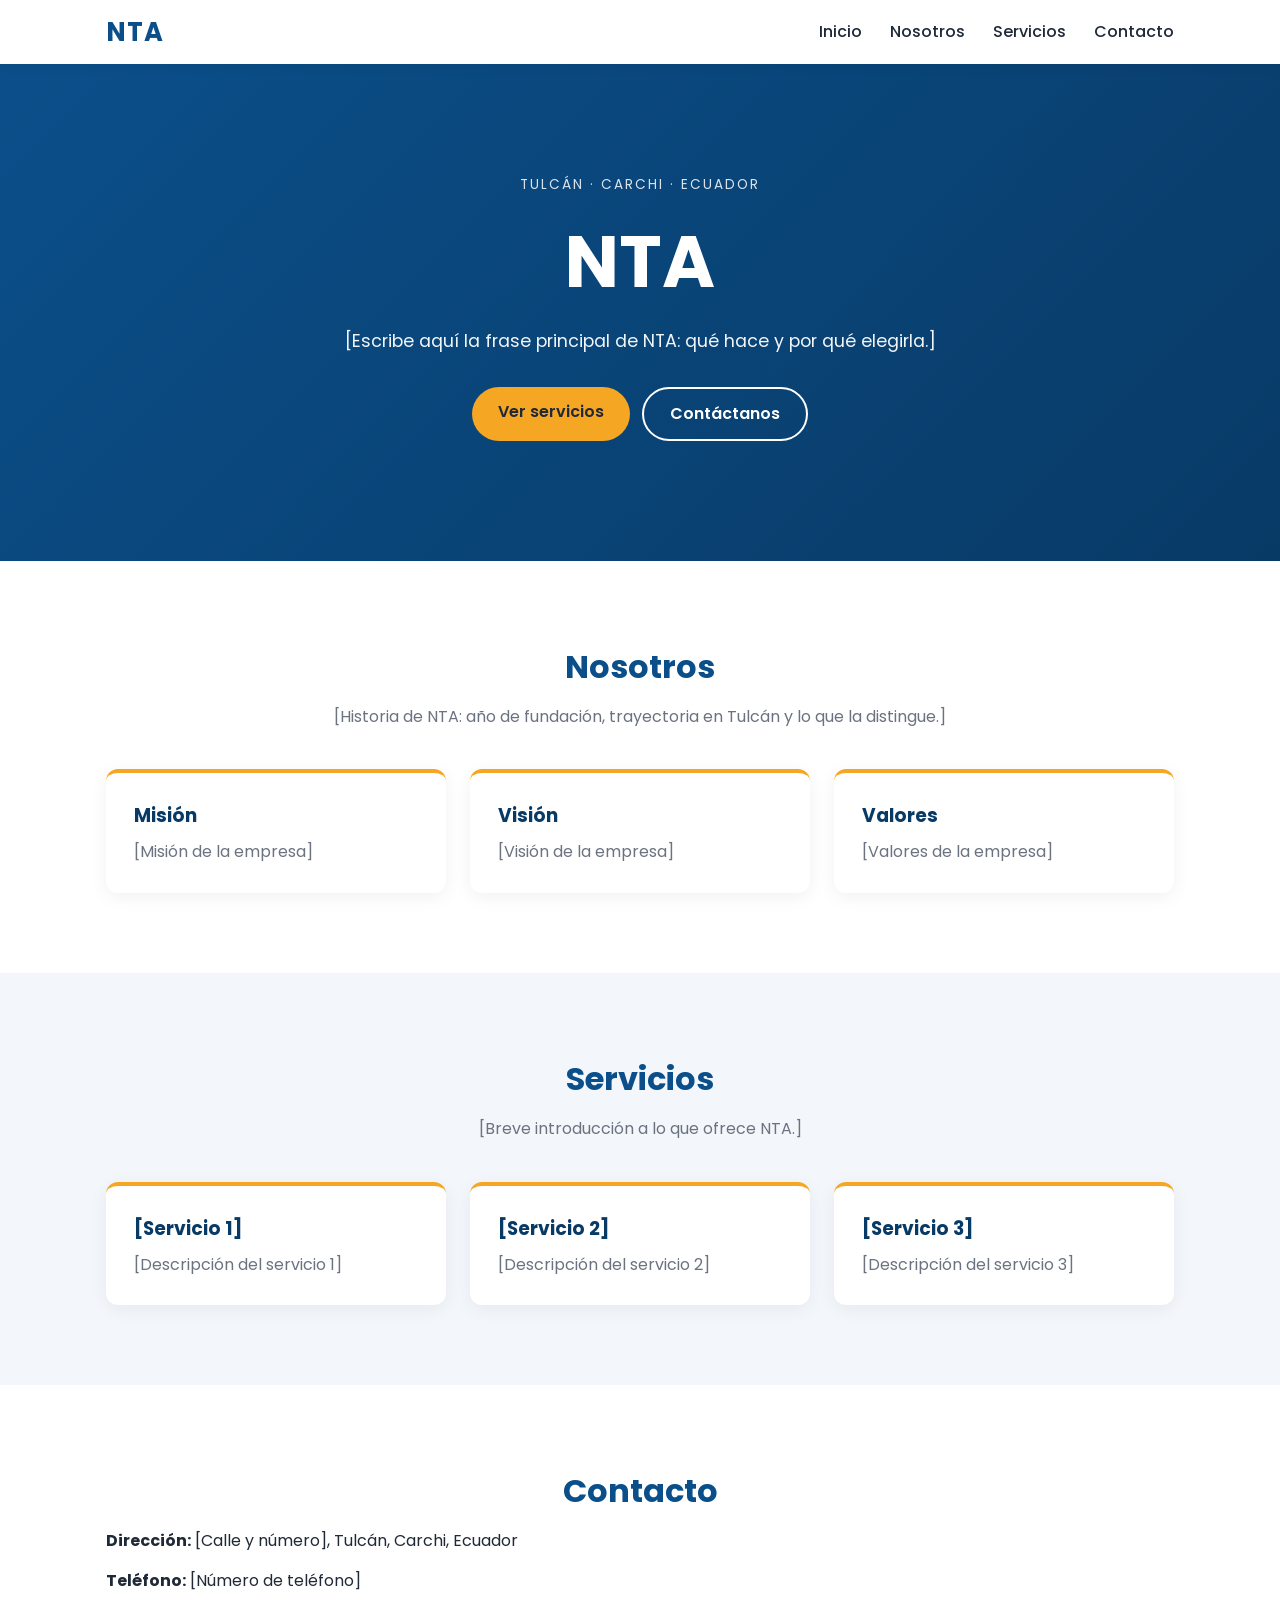
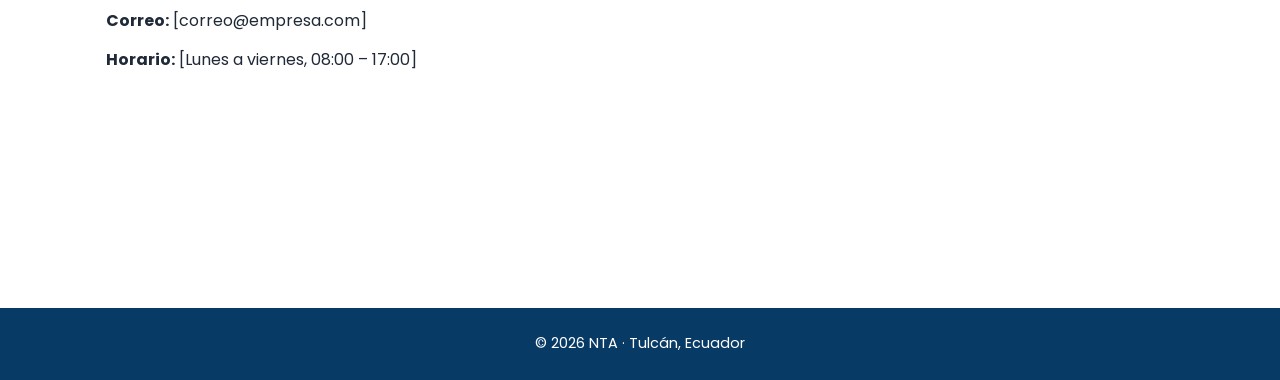
==== index.html @ d042a4bb "Primera versión de la página de NTA" ====
<!DOCTYPE html>
<html lang="es">
<head>
  <meta charset="UTF-8">
  <meta name="viewport" content="width=device-width, initial-scale=1.0">
  <title>NTA | Tulcán</title>
  <meta name="description" content="NTA - Tulcán, Carchi, Ecuador.">
  <link rel="preconnect" href="https://fonts.googleapis.com">
  <link rel="preconnect" href="https://fonts.gstatic.com" crossorigin>
  <link href="https://fonts.googleapis.com/css2?family=Poppins:wght@400;500;600;700&display=swap" rel="stylesheet">
  <link rel="stylesheet" href="styles.css">
</head>
<body>

  <!-- ===== ENCABEZADO / MENÚ ===== -->
  <header class="header">
    <div class="container nav">
      <a href="#inicio" class="logo">NTA</a>
      <button class="menu-toggle" aria-label="Abrir menú" aria-expanded="false">☰</button>
      <nav class="menu">
        <a href="#inicio">Inicio</a>
        <a href="#nosotros">Nosotros</a>
        <a href="#servicios">Servicios</a>
        <a href="#contacto">Contacto</a>
      </nav>
    </div>
  </header>

  <main>
    <!-- ===== PORTADA ===== -->
    <section id="inicio" class="hero">
      <div class="container hero-content">
        <p class="hero-tag">Tulcán · Carchi · Ecuador</p>
        <h1>NTA</h1>
        <!-- COMPLETAR: frase principal de la empresa -->
        <p class="hero-text">[Escribe aquí la frase principal de NTA: qué hace y por qué elegirla.]</p>
        <div class="hero-buttons">
          <a href="#servicios" class="btn btn-primary">Ver servicios</a>
          <a href="#contacto" class="btn btn-outline">Contáctanos</a>
        </div>
      </div>
    </section>

    <!-- ===== NOSOTROS ===== -->
    <section id="nosotros" class="section">
      <div class="container">
        <h2 class="section-title">Nosotros</h2>
        <!-- COMPLETAR: historia de la empresa -->
        <p class="section-text">[Historia de NTA: año de fundación, trayectoria en Tulcán y lo que la distingue.]</p>
        <div class="cards cards-3">
          <article class="card">
            <h3>Misión</h3>
            <p>[Misión de la empresa]</p>
          </article>
          <article class="card">
            <h3>Visión</h3>
            <p>[Visión de la empresa]</p>
          </article>
          <article class="card">
            <h3>Valores</h3>
            <p>[Valores de la empresa]</p>
          </article>
        </div>
      </div>
    </section>

    <!-- ===== SERVICIOS ===== -->
    <section id="servicios" class="section section-alt">
      <div class="container">
        <h2 class="section-title">Servicios</h2>
        <p class="section-text">[Breve introducción a lo que ofrece NTA.]</p>
        <div class="cards cards-3">
          <!-- COMPLETAR: copia un bloque <article> por cada servicio -->
          <article class="card">
            <h3>[Servicio 1]</h3>
            <p>[Descripción del servicio 1]</p>
          </article>
          <article class="card">
            <h3>[Servicio 2]</h3>
            <p>[Descripción del servicio 2]</p>
          </article>
          <article class="card">
            <h3>[Servicio 3]</h3>
            <p>[Descripción del servicio 3]</p>
          </article>
        </div>
      </div>
    </section>

    <!-- ===== CONTACTO ===== -->
    <section id="contacto" class="section">
      <div class="container">
        <h2 class="section-title">Contacto</h2>
        <div class="contact">
          <ul class="contact-list">
            <!-- COMPLETAR: datos reales de contacto -->
            <li><strong>Dirección:</strong> [Calle y número], Tulcán, Carchi, Ecuador</li>
            <li><strong>Teléfono:</strong> [Número de teléfono]</li>
            <li><strong>Correo:</strong> [correo@empresa.com]</li>
            <li><strong>Horario:</strong> [Lunes a viernes, 08:00 – 17:00]</li>
          </ul>
          <iframe
            class="map"
            title="Mapa de Tulcán"
            src="https://www.google.com/maps?q=Tulcán,Ecuador&output=embed"
            loading="lazy"></iframe>
        </div>
      </div>
    </section>
  </main>

  <!-- ===== PIE DE PÁGINA ===== -->
  <footer class="footer">
    <div class="container">
      <p>© <span id="year"></span> NTA · Tulcán, Ecuador</p>
    </div>
  </footer>

  <script>
    // Año automático en el pie de página
    document.getElementById('year').textContent = new Date().getFullYear();

    // Menú en celulares
    const toggle = document.querySelector('.menu-toggle');
    const menu = document.querySelector('.menu');
    toggle.addEventListener('click', () => {
      const open = menu.classList.toggle('open');
      toggle.setAttribute('aria-expanded', open);
    });
    menu.querySelectorAll('a').forEach(a =>
      a.addEventListener('click', () => menu.classList.remove('open'))
    );
  </script>
</body>
</html>
---- styles.css ----
/* ===== COLORES (cámbialos aquí por los de la marca) ===== */
:root {
  --primary: #0b4f8a;
  --primary-dark: #083a66;
  --accent: #f5a623;
  --text: #1f2937;
  --muted: #6b7280;
  --bg: #ffffff;
  --bg-alt: #f3f6fa;
  --radius: 12px;
}

* { box-sizing: border-box; margin: 0; padding: 0; }
html { scroll-behavior: smooth; }
body {
  font-family: 'Poppins', system-ui, sans-serif;
  color: var(--text);
  background: var(--bg);
  line-height: 1.6;
}
a { color: inherit; text-decoration: none; }

.container { width: 100%; max-width: 1100px; margin: 0 auto; padding: 0 16px; }

/* ===== ENCABEZADO ===== */
.header {
  position: sticky; top: 0; z-index: 10;
  background: var(--bg);
  box-shadow: 0 2px 10px rgba(0,0,0,.06);
}
.nav { display: flex; align-items: center; justify-content: space-between; height: 64px; }
.logo { font-size: 1.6rem; font-weight: 700; color: var(--primary); letter-spacing: 1px; }
.menu { display: flex; gap: 28px; }
.menu a { font-weight: 500; }
.menu a:hover { color: var(--primary); }
.menu-toggle { display: none; background: none; border: 0; font-size: 1.6rem; cursor: pointer; color: var(--text); }

/* ===== PORTADA ===== */
.hero {
  background: linear-gradient(135deg, var(--primary), var(--primary-dark));
  color: #fff;
  padding: 110px 0 120px;
  text-align: center;
}
.hero-tag { text-transform: uppercase; letter-spacing: 2px; font-size: .85rem; opacity: .85; }
.hero h1 { font-size: clamp(2.8rem, 8vw, 4.5rem); margin: 8px 0; }
.hero-text { max-width: 640px; margin: 0 auto 32px; font-size: 1.1rem; opacity: .95; }
.hero-buttons { display: flex; gap: 12px; justify-content: center; flex-wrap: wrap; }

.btn { display: inline-block; padding: 12px 26px; border-radius: 999px; font-weight: 600; transition: .2s; }
.btn-primary { background: var(--accent); color: #1f2937; }
.btn-primary:hover { filter: brightness(1.08); }
.btn-outline { border: 2px solid #fff; color: #fff; }
.btn-outline:hover { background: #fff; color: var(--primary); }

/* ===== SECCIONES ===== */
.section { padding: 80px 0; }
.section-alt { background: var(--bg-alt); }
.section-title { font-size: 2rem; color: var(--primary); text-align: center; margin-bottom: 12px; }
.section-text { max-width: 720px; margin: 0 auto 40px; text-align: center; color: var(--muted); }

.cards { display: grid; gap: 24px; }
.cards-3 { grid-template-columns: repeat(3, 1fr); }
.card {
  background: var(--bg);
  padding: 28px;
  border-radius: var(--radius);
  box-shadow: 0 4px 18px rgba(0,0,0,.06);
  border-top: 4px solid var(--accent);
}
.card h3 { margin-bottom: 8px; color: var(--primary-dark); }
.card p { color: var(--muted); }

/* ===== CONTACTO ===== */
.contact { display: grid; grid-template-columns: 1fr 1fr; gap: 32px; align-items: start; }
.contact-list { list-style: none; display: grid; gap: 14px; }
.map { width: 100%; height: 300px; border: 0; border-radius: var(--radius); }

/* ===== PIE ===== */
.footer { background: var(--primary-dark); color: #fff; text-align: center; padding: 24px 0; font-size: .9rem; }

/* ===== CELULARES Y TABLETS ===== */
@media (max-width: 800px) {
  .menu-toggle { display: block; }
  .menu {
    display: none;
    position: absolute; top: 64px; left: 0; right: 0;
    flex-direction: column; gap: 0;
    background: var(--bg);
    box-shadow: 0 8px 16px rgba(0,0,0,.08);
  }
  .menu.open { display: flex; }
  .menu a { padding: 14px 16px; border-top: 1px solid #eee; }
  .cards-3, .contact { grid-template-columns: 1fr; }
  .hero { padding: 80px 0 90px; }
  .section { padding: 60px 0; }
}
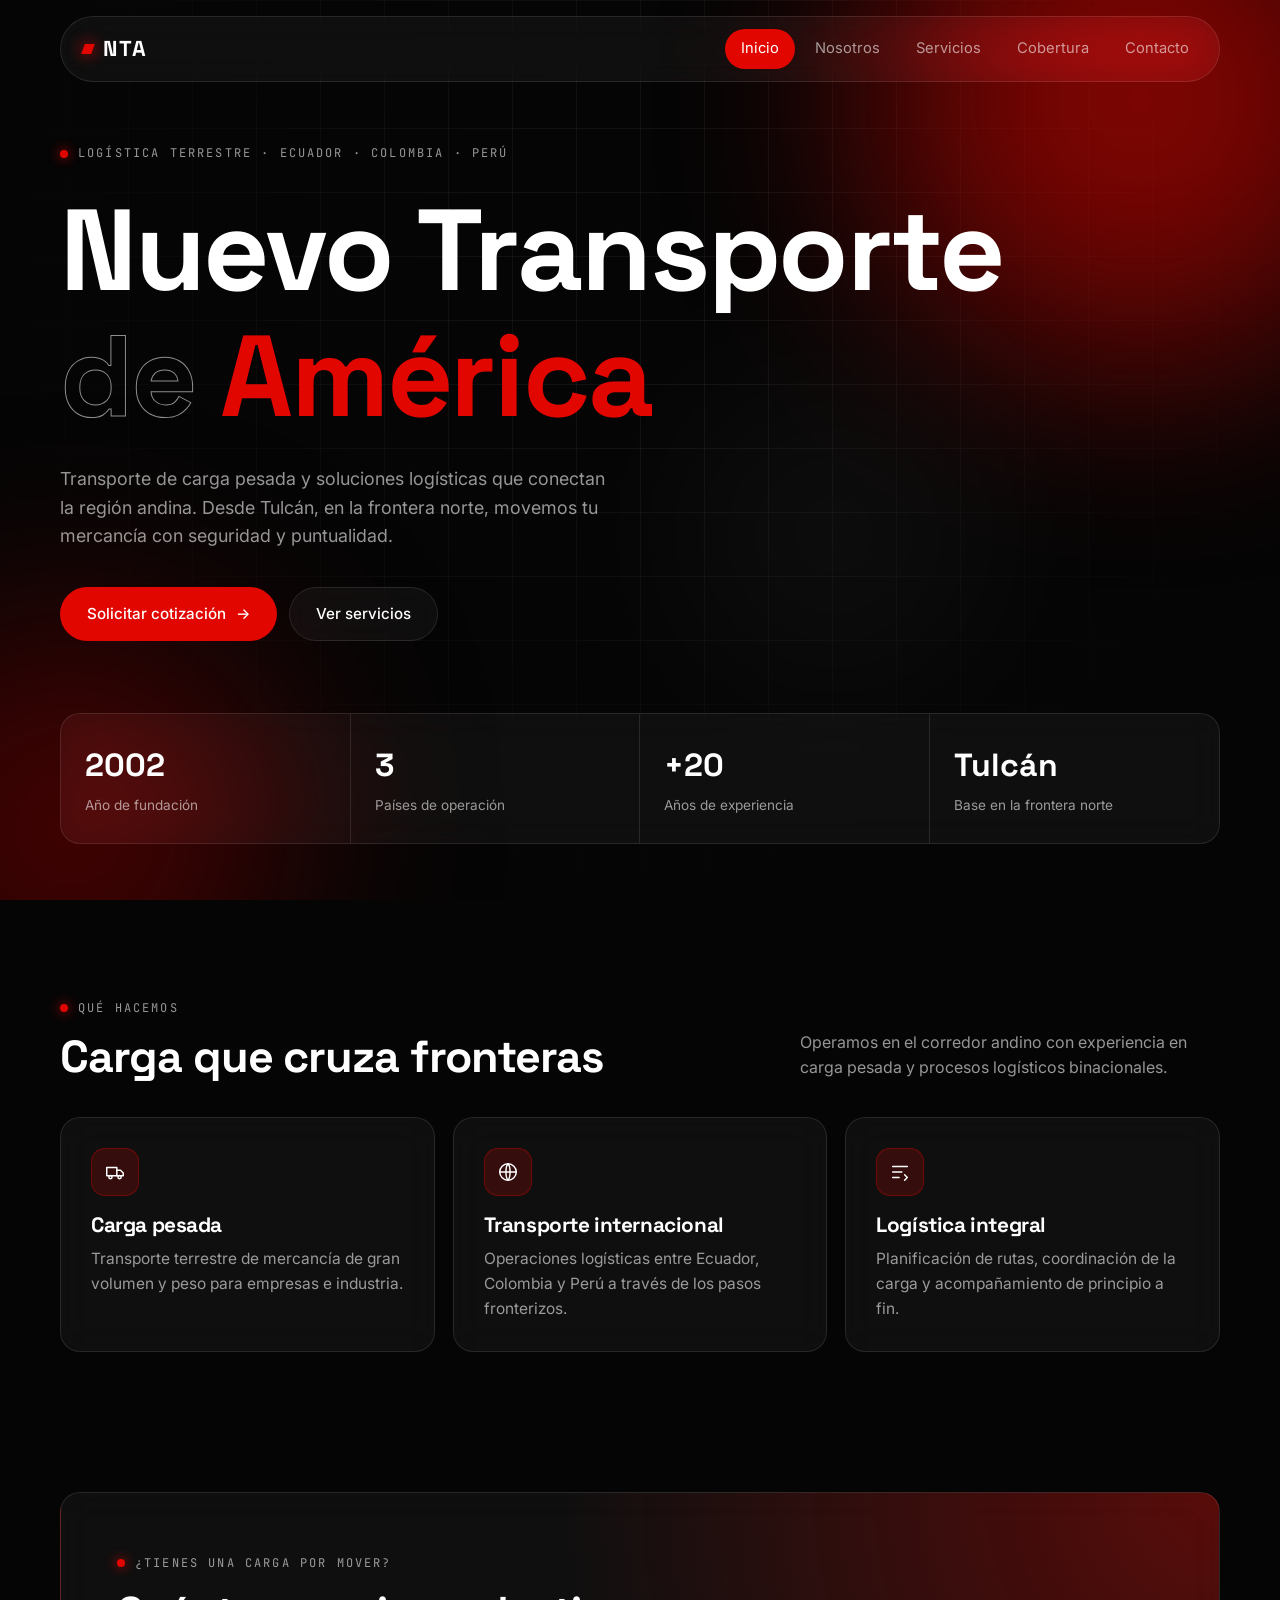
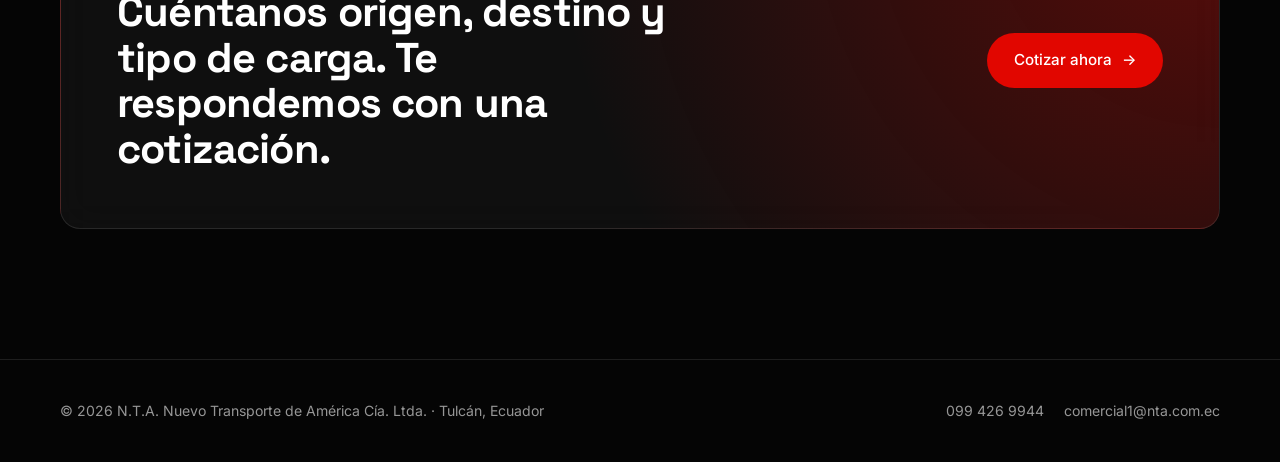
==== commit fe4f5016: "Renovar la web de NTA con varias páginas y diseño futurista - Nuevas páginas: Nosotros, Servicios, C" ====
--- a/index.html
+++ b/index.html
@@ -3,107 +3,94 @@
 <head>
   <meta charset="UTF-8">
   <meta name="viewport" content="width=device-width, initial-scale=1.0">
-  <title>NTA | Tulcán</title>
-  <meta name="description" content="NTA - Tulcán, Carchi, Ecuador.">
+  <title>NTA · Nuevo Transporte de América</title>
+  <meta name="description" content="N.T.A. Nuevo Transporte de América: transporte de carga pesada y logística en Ecuador, Colombia y Perú desde 2002. Tulcán, Carchi.">
+  <meta name="theme-color" content="#050505">
   <link rel="preconnect" href="https://fonts.googleapis.com">
   <link rel="preconnect" href="https://fonts.gstatic.com" crossorigin>
-  <link href="https://fonts.googleapis.com/css2?family=Poppins:wght@400;500;600;700&display=swap" rel="stylesheet">
+  <link href="https://fonts.googleapis.com/css2?family=Inter:wght@400;500;600&family=JetBrains+Mono:wght@400;500&family=Space+Grotesk:wght@500;700&display=swap" rel="stylesheet">
   <link rel="stylesheet" href="styles.css">
 </head>
 <body>
+  <!-- Fondo animado (luces rojas + cuadrícula) -->
+  <div class="bg" aria-hidden="true"><div class="orb orb-1"></div><div class="orb orb-2"></div><div class="orb orb-3"></div></div>
 
-  <!-- ===== ENCABEZADO / MENÚ ===== -->
+  <!-- ===== MENÚ ===== -->
   <header class="header">
-    <div class="container nav">
-      <a href="#inicio" class="logo">NTA</a>
+    <div class="container nav glass">
+      <a href="index.html" class="logo"><span></span>NTA</a>
       <button class="menu-toggle" aria-label="Abrir menú" aria-expanded="false">☰</button>
       <nav class="menu">
-        <a href="#inicio">Inicio</a>
-        <a href="#nosotros">Nosotros</a>
-        <a href="#servicios">Servicios</a>
-        <a href="#contacto">Contacto</a>
+        <a href="index.html">Inicio</a>
+        <a href="nosotros.html">Nosotros</a>
+        <a href="servicios.html">Servicios</a>
+        <a href="cobertura.html">Cobertura</a>
+        <a href="contacto.html">Contacto</a>
       </nav>
     </div>
   </header>
 
   <main>
     <!-- ===== PORTADA ===== -->
-    <section id="inicio" class="hero">
-      <div class="container hero-content">
-        <p class="hero-tag">Tulcán · Carchi · Ecuador</p>
-        <h1>NTA</h1>
-        <!-- COMPLETAR: frase principal de la empresa -->
-        <p class="hero-text">[Escribe aquí la frase principal de NTA: qué hace y por qué elegirla.]</p>
-        <div class="hero-buttons">
-          <a href="#servicios" class="btn btn-primary">Ver servicios</a>
-          <a href="#contacto" class="btn btn-outline">Contáctanos</a>
+    <section class="hero">
+      <div class="container">
+        <p class="tag reveal">Logística terrestre · Ecuador · Colombia · Perú</p>
+        <h1 class="reveal">Nuevo Transporte<br><span class="outline">de</span> <span class="red">América</span></h1>
+        <p class="lead reveal">Transporte de carga pesada y soluciones logísticas que conectan la región andina. Desde Tulcán, en la frontera norte, movemos tu mercancía con seguridad y puntualidad.</p>
+        <div class="hero-actions reveal">
+          <a href="contacto.html" class="btn btn-primary">Solicitar cotización <span class="arrow">→</span></a>
+          <a href="servicios.html" class="btn btn-ghost">Ver servicios</a>
+        </div>
+
+        <div class="stats glass reveal">
+          <div class="stat"><strong>2002</strong><span>Año de fundación</span></div>
+          <div class="stat"><strong>3</strong><span>Países de operación</span></div>
+          <div class="stat"><strong>+20</strong><span>Años de experiencia</span></div>
+          <div class="stat"><strong>Tulcán</strong><span>Base en la frontera norte</span></div>
         </div>
       </div>
     </section>
 
-    <!-- ===== NOSOTROS ===== -->
-    <section id="nosotros" class="section">
+    <!-- ===== RESUMEN DE SERVICIOS ===== -->
+    <section class="section">
       <div class="container">
-        <h2 class="section-title">Nosotros</h2>
-        <!-- COMPLETAR: historia de la empresa -->
-        <p class="section-text">[Historia de NTA: año de fundación, trayectoria en Tulcán y lo que la distingue.]</p>
-        <div class="cards cards-3">
-          <article class="card">
-            <h3>Misión</h3>
-            <p>[Misión de la empresa]</p>
+        <div class="section-head reveal">
+          <div>
+            <p class="tag">Qué hacemos</p>
+            <h2>Carga que cruza fronteras</h2>
+          </div>
+          <p>Operamos en el corredor andino con experiencia en carga pesada y procesos logísticos binacionales.</p>
+        </div>
+
+        <div class="grid grid-3">
+          <article class="card glass reveal">
+            <div class="icon"><svg viewBox="0 0 24 24"><path d="M3 7h11v9H3z"/><path d="M14 10h4l3 3v3h-7"/><circle cx="7" cy="17.5" r="1.8"/><circle cx="17" cy="17.5" r="1.8"/></svg></div>
+            <h3>Carga pesada</h3>
+            <p>Transporte terrestre de mercancía de gran volumen y peso para empresas e industria.</p>
           </article>
-          <article class="card">
-            <h3>Visión</h3>
-            <p>[Visión de la empresa]</p>
+          <article class="card glass reveal">
+            <div class="icon"><svg viewBox="0 0 24 24"><circle cx="12" cy="12" r="9"/><path d="M3 12h18M12 3c3 3 3 15 0 18M12 3c-3 3-3 15 0 18"/></svg></div>
+            <h3>Transporte internacional</h3>
+            <p>Operaciones logísticas entre Ecuador, Colombia y Perú a través de los pasos fronterizos.</p>
           </article>
-          <article class="card">
-            <h3>Valores</h3>
-            <p>[Valores de la empresa]</p>
+          <article class="card glass reveal">
+            <div class="icon"><svg viewBox="0 0 24 24"><path d="M4 6h16M4 12h10M4 18h7"/><path d="M17 15l3 3-3 3"/></svg></div>
+            <h3>Logística integral</h3>
+            <p>Planificación de rutas, coordinación de la carga y acompañamiento de principio a fin.</p>
           </article>
         </div>
       </div>
     </section>
 
-    <!-- ===== SERVICIOS ===== -->
-    <section id="servicios" class="section section-alt">
+    <!-- ===== LLAMADO A LA ACCIÓN ===== -->
+    <section class="section">
       <div class="container">
-        <h2 class="section-title">Servicios</h2>
-        <p class="section-text">[Breve introducción a lo que ofrece NTA.]</p>
-        <div class="cards cards-3">
-          <!-- COMPLETAR: copia un bloque <article> por cada servicio -->
-          <article class="card">
-            <h3>[Servicio 1]</h3>
-            <p>[Descripción del servicio 1]</p>
-          </article>
-          <article class="card">
-            <h3>[Servicio 2]</h3>
-            <p>[Descripción del servicio 2]</p>
-          </article>
-          <article class="card">
-            <h3>[Servicio 3]</h3>
-            <p>[Descripción del servicio 3]</p>
-          </article>
-        </div>
-      </div>
-    </section>
-
-    <!-- ===== CONTACTO ===== -->
-    <section id="contacto" class="section">
-      <div class="container">
-        <h2 class="section-title">Contacto</h2>
-        <div class="contact">
-          <ul class="contact-list">
-            <!-- COMPLETAR: datos reales de contacto -->
-            <li><strong>Dirección:</strong> [Calle y número], Tulcán, Carchi, Ecuador</li>
-            <li><strong>Teléfono:</strong> [Número de teléfono]</li>
-            <li><strong>Correo:</strong> [correo@empresa.com]</li>
-            <li><strong>Horario:</strong> [Lunes a viernes, 08:00 – 17:00]</li>
-          </ul>
-          <iframe
-            class="map"
-            title="Mapa de Tulcán"
-            src="https://www.google.com/maps?q=Tulcán,Ecuador&output=embed"
-            loading="lazy"></iframe>
+        <div class="cta glass reveal">
+          <div>
+            <p class="tag">¿Tienes una carga por mover?</p>
+            <h2 style="margin-top:14px">Cuéntanos origen, destino y tipo de carga. Te respondemos con una cotización.</h2>
+          </div>
+          <a href="contacto.html" class="btn btn-primary">Cotizar ahora <span class="arrow">→</span></a>
         </div>
       </div>
     </section>
@@ -111,25 +98,15 @@
 
   <!-- ===== PIE DE PÁGINA ===== -->
   <footer class="footer">
-    <div class="container">
-      <p>© <span id="year"></span> NTA · Tulcán, Ecuador</p>
+    <div class="container footer-inner">
+      <p>© <span id="year"></span> N.T.A. Nuevo Transporte de América Cía. Ltda. · Tulcán, Ecuador</p>
+      <div class="footer-links">
+        <a href="tel:+593994269944">099 426 9944</a>
+        <a href="mailto:comercial1@nta.com.ec">comercial1@nta.com.ec</a>
+      </div>
     </div>
   </footer>
 
-  <script>
-    // Año automático en el pie de página
-    document.getElementById('year').textContent = new Date().getFullYear();
-
-    // Menú en celulares
-    const toggle = document.querySelector('.menu-toggle');
-    const menu = document.querySelector('.menu');
-    toggle.addEventListener('click', () => {
-      const open = menu.classList.toggle('open');
-      toggle.setAttribute('aria-expanded', open);
-    });
-    menu.querySelectorAll('a').forEach(a =>
-      a.addEventListener('click', () => menu.classList.remove('open'))
-    );
-  </script>
+  <script src="script.js"></script>
 </body>
 </html>
--- a/styles.css
+++ b/styles.css
@@ -1,97 +1,395 @@
-/* ===== COLORES (cámbialos aquí por los de la marca) ===== */
+/* =========================================================
+   NTA · Nuevo Transporte de América
+   Estilo: minimalista · futurista · vidrio (blur) translúcido
+   Colores: rojo (énfasis), negro y blanco
+   ========================================================= */
+
 :root {
-  --primary: #0b4f8a;
-  --primary-dark: #083a66;
-  --accent: #f5a623;
-  --text: #1f2937;
-  --muted: #6b7280;
-  --bg: #ffffff;
-  --bg-alt: #f3f6fa;
-  --radius: 12px;
+  --red: #e10600;
+  --red-soft: rgba(225, 6, 0, 0.18);
+  --black: #050505;
+  --white: #ffffff;
+  --text: rgba(255, 255, 255, 0.92);
+  --muted: rgba(255, 255, 255, 0.58);
+  --line: rgba(255, 255, 255, 0.10);
+  --glass: rgba(255, 255, 255, 0.045);
+  --glass-strong: rgba(255, 255, 255, 0.08);
+  --radius: 20px;
+  --max: 1160px;
+  --font: "Inter", system-ui, sans-serif;
+  --display: "Space Grotesk", "Inter", sans-serif;
+  --mono: "JetBrains Mono", ui-monospace, monospace;
 }
 
 * { box-sizing: border-box; margin: 0; padding: 0; }
+
 html { scroll-behavior: smooth; }
+
 body {
-  font-family: 'Poppins', system-ui, sans-serif;
+  font-family: var(--font);
+  background: var(--black);
   color: var(--text);
-  background: var(--bg);
   line-height: 1.6;
-}
-a { color: inherit; text-decoration: none; }
-
-.container { width: 100%; max-width: 1100px; margin: 0 auto; padding: 0 16px; }
-
-/* ===== ENCABEZADO ===== */
+  overflow-x: hidden;
+  -webkit-font-smoothing: antialiased;
+}
+
+/* ---------- Fondo: luces rojas difuminadas + cuadrícula ---------- */
+.bg {
+  position: fixed;
+  inset: 0;
+  z-index: -1;
+  pointer-events: none;
+  overflow: hidden;
+}
+.bg::before {
+  /* cuadrícula futurista muy sutil */
+  content: "";
+  position: absolute;
+  inset: 0;
+  background-image:
+    linear-gradient(var(--line) 1px, transparent 1px),
+    linear-gradient(90deg, var(--line) 1px, transparent 1px);
+  background-size: 64px 64px;
+  mask-image: radial-gradient(ellipse at 50% 30%, #000 20%, transparent 75%);
+  -webkit-mask-image: radial-gradient(ellipse at 50% 30%, #000 20%, transparent 75%);
+  opacity: 0.5;
+}
+.orb {
+  position: absolute;
+  border-radius: 50%;
+  filter: blur(110px);
+  opacity: 0.55;
+  animation: float 18s ease-in-out infinite alternate;
+}
+.orb-1 { width: 520px; height: 520px; background: var(--red); top: -160px; right: -120px; }
+.orb-2 { width: 420px; height: 420px; background: #7a0000; bottom: -140px; left: -140px; animation-delay: -6s; }
+.orb-3 { width: 260px; height: 260px; background: #ffffff; top: 45%; left: 55%; opacity: 0.06; animation-delay: -12s; }
+
+@keyframes float {
+  from { transform: translate(0, 0) scale(1); }
+  to   { transform: translate(-60px, 40px) scale(1.12); }
+}
+
+/* ---------- Utilidades ---------- */
+.container { width: min(var(--max), 100% - 32px); margin-inline: auto; }
+
+.glass {
+  background: var(--glass);
+  border: 1px solid var(--line);
+  border-radius: var(--radius);
+  backdrop-filter: blur(18px) saturate(140%);
+  -webkit-backdrop-filter: blur(18px) saturate(140%);
+}
+
+.tag {
+  display: inline-flex;
+  align-items: center;
+  gap: 10px;
+  font-family: var(--mono);
+  font-size: 0.75rem;
+  letter-spacing: 0.18em;
+  text-transform: uppercase;
+  color: var(--muted);
+}
+.tag::before {
+  content: "";
+  width: 8px; height: 8px;
+  border-radius: 50%;
+  background: var(--red);
+  box-shadow: 0 0 12px var(--red);
+}
+
+.red { color: var(--red); }
+
+h1, h2, h3 { font-family: var(--display); color: var(--white); line-height: 1.1; letter-spacing: -0.02em; }
+
+/* ---------- Encabezado / menú ---------- */
 .header {
-  position: sticky; top: 0; z-index: 10;
-  background: var(--bg);
-  box-shadow: 0 2px 10px rgba(0,0,0,.06);
-}
-.nav { display: flex; align-items: center; justify-content: space-between; height: 64px; }
-.logo { font-size: 1.6rem; font-weight: 700; color: var(--primary); letter-spacing: 1px; }
-.menu { display: flex; gap: 28px; }
-.menu a { font-weight: 500; }
-.menu a:hover { color: var(--primary); }
-.menu-toggle { display: none; background: none; border: 0; font-size: 1.6rem; cursor: pointer; color: var(--text); }
-
-/* ===== PORTADA ===== */
+  position: fixed;
+  top: 16px;
+  left: 0; right: 0;
+  z-index: 50;
+}
+.nav {
+  display: flex;
+  align-items: center;
+  justify-content: space-between;
+  padding: 12px 14px 12px 22px;
+  border-radius: 999px;
+}
+.logo {
+  font-family: var(--display);
+  font-weight: 700;
+  font-size: 1.35rem;
+  letter-spacing: 0.08em;
+  color: var(--white);
+  text-decoration: none;
+  display: flex; align-items: center; gap: 10px;
+}
+.logo span {
+  display: inline-block;
+  width: 10px; height: 10px;
+  background: var(--red);
+  transform: skewX(-20deg);
+  box-shadow: 0 0 14px var(--red);
+}
+.menu { display: flex; gap: 4px; }
+.menu a {
+  color: var(--muted);
+  text-decoration: none;
+  font-size: 0.92rem;
+  padding: 8px 16px;
+  border-radius: 999px;
+  transition: color .2s, background .2s;
+}
+.menu a:hover { color: var(--white); background: var(--glass-strong); }
+.menu a.active { color: var(--white); background: var(--red); }
+
+.menu-toggle {
+  display: none;
+  background: none;
+  border: 1px solid var(--line);
+  color: var(--white);
+  width: 42px; height: 42px;
+  border-radius: 50%;
+  font-size: 1.1rem;
+  cursor: pointer;
+}
+
+/* ---------- Botones ---------- */
+.btn {
+  display: inline-flex;
+  align-items: center;
+  gap: 10px;
+  padding: 14px 26px;
+  border-radius: 999px;
+  font-weight: 500;
+  font-size: 0.95rem;
+  text-decoration: none;
+  transition: transform .2s, box-shadow .2s, background .2s;
+  border: 1px solid transparent;
+  cursor: pointer;
+  font-family: var(--font);
+}
+.btn-primary { background: var(--red); color: var(--white); box-shadow: 0 0 0 rgba(225,6,0,0); }
+.btn-primary:hover { transform: translateY(-2px); box-shadow: 0 10px 40px rgba(225, 6, 0, 0.45); }
+.btn-ghost { background: var(--glass); border-color: var(--line); color: var(--white); backdrop-filter: blur(12px); -webkit-backdrop-filter: blur(12px); }
+.btn-ghost:hover { background: var(--glass-strong); transform: translateY(-2px); }
+.btn .arrow { transition: transform .2s; }
+.btn:hover .arrow { transform: translateX(4px); }
+
+/* ---------- Portada (inicio) ---------- */
 .hero {
-  background: linear-gradient(135deg, var(--primary), var(--primary-dark));
-  color: #fff;
-  padding: 110px 0 120px;
-  text-align: center;
-}
-.hero-tag { text-transform: uppercase; letter-spacing: 2px; font-size: .85rem; opacity: .85; }
-.hero h1 { font-size: clamp(2.8rem, 8vw, 4.5rem); margin: 8px 0; }
-.hero-text { max-width: 640px; margin: 0 auto 32px; font-size: 1.1rem; opacity: .95; }
-.hero-buttons { display: flex; gap: 12px; justify-content: center; flex-wrap: wrap; }
-
-.btn { display: inline-block; padding: 12px 26px; border-radius: 999px; font-weight: 600; transition: .2s; }
-.btn-primary { background: var(--accent); color: #1f2937; }
-.btn-primary:hover { filter: brightness(1.08); }
-.btn-outline { border: 2px solid #fff; color: #fff; }
-.btn-outline:hover { background: #fff; color: var(--primary); }
-
-/* ===== SECCIONES ===== */
-.section { padding: 80px 0; }
-.section-alt { background: var(--bg-alt); }
-.section-title { font-size: 2rem; color: var(--primary); text-align: center; margin-bottom: 12px; }
-.section-text { max-width: 720px; margin: 0 auto 40px; text-align: center; color: var(--muted); }
-
-.cards { display: grid; gap: 24px; }
-.cards-3 { grid-template-columns: repeat(3, 1fr); }
+  min-height: 100vh;
+  display: flex;
+  align-items: center;
+  padding: 140px 0 80px;
+}
+.hero h1 {
+  font-size: clamp(3rem, 9vw, 7.5rem);
+  font-weight: 700;
+  margin: 22px 0 24px;
+}
+.hero h1 .outline {
+  color: transparent;
+  -webkit-text-stroke: 1px rgba(255, 255, 255, 0.55);
+}
+.hero p.lead {
+  max-width: 560px;
+  font-size: 1.12rem;
+  color: var(--muted);
+  margin-bottom: 36px;
+}
+.hero-actions { display: flex; flex-wrap: wrap; gap: 12px; }
+
+.stats {
+  display: grid;
+  grid-template-columns: repeat(4, 1fr);
+  margin-top: 72px;
+  overflow: hidden;
+}
+.stat { padding: 26px 24px; border-right: 1px solid var(--line); }
+.stat:last-child { border-right: none; }
+.stat strong {
+  display: block;
+  font-family: var(--display);
+  font-size: 2rem;
+  color: var(--white);
+}
+.stat span { font-size: 0.85rem; color: var(--muted); }
+
+/* ---------- Cabecera de páginas internas ---------- */
+.page-head { padding: 170px 0 40px; }
+.page-head h1 { font-size: clamp(2.4rem, 6vw, 4.5rem); margin: 18px 0 18px; }
+.page-head p { max-width: 640px; color: var(--muted); font-size: 1.08rem; }
+
+/* ---------- Secciones ---------- */
+.section { padding: 70px 0; }
+.section-head { display: flex; justify-content: space-between; align-items: end; gap: 24px; margin-bottom: 36px; flex-wrap: wrap; }
+.section-head h2 { font-size: clamp(1.8rem, 4vw, 2.8rem); margin-top: 12px; }
+.section-head p { max-width: 420px; color: var(--muted); }
+
+.grid { display: grid; gap: 18px; }
+.grid-2 { grid-template-columns: repeat(2, 1fr); }
+.grid-3 { grid-template-columns: repeat(3, 1fr); }
+.grid-4 { grid-template-columns: repeat(4, 1fr); }
+
 .card {
-  background: var(--bg);
-  padding: 28px;
+  padding: 30px;
+  position: relative;
+  overflow: hidden;
+  transition: transform .3s, border-color .3s, background .3s;
+}
+.card:hover { transform: translateY(-4px); border-color: rgba(225, 6, 0, 0.5); background: var(--glass-strong); }
+.card::after {
+  /* línea roja que aparece al pasar el mouse */
+  content: "";
+  position: absolute;
+  left: 30px; right: 30px; top: 0;
+  height: 2px;
+  background: var(--red);
+  transform: scaleX(0);
+  transform-origin: left;
+  transition: transform .4s;
+}
+.card:hover::after { transform: scaleX(1); }
+.card .num { font-family: var(--mono); font-size: 0.8rem; color: var(--red); letter-spacing: 0.1em; }
+.card h3 { font-size: 1.3rem; margin: 18px 0 10px; }
+.card p { color: var(--muted); font-size: 0.97rem; }
+.card ul { list-style: none; margin-top: 14px; }
+.card li { color: var(--muted); font-size: 0.93rem; padding: 7px 0; border-top: 1px solid var(--line); }
+.card li::before { content: "— "; color: var(--red); }
+
+.icon {
+  width: 48px; height: 48px;
+  border-radius: 14px;
+  display: grid; place-items: center;
+  background: var(--red-soft);
+  border: 1px solid rgba(225, 6, 0, 0.35);
+}
+.icon svg { width: 22px; height: 22px; stroke: var(--white); fill: none; stroke-width: 1.6; stroke-linecap: round; stroke-linejoin: round; }
+
+/* ---------- Bloque destacado (CTA) ---------- */
+.cta {
+  padding: 56px;
+  display: flex;
+  justify-content: space-between;
+  align-items: center;
+  gap: 30px;
+  flex-wrap: wrap;
+  background:
+    radial-gradient(circle at 100% 0%, rgba(225, 6, 0, 0.35), transparent 55%),
+    var(--glass);
+}
+.cta h2 { font-size: clamp(1.7rem, 4vw, 2.6rem); max-width: 560px; }
+
+/* ---------- Línea de tiempo (Nosotros) ---------- */
+.timeline { position: relative; padding-left: 28px; }
+.timeline::before { content: ""; position: absolute; left: 6px; top: 6px; bottom: 6px; width: 1px; background: linear-gradient(var(--red), transparent); }
+.tl-item { position: relative; padding: 0 0 34px; }
+.tl-item::before { content: ""; position: absolute; left: -27px; top: 6px; width: 11px; height: 11px; border-radius: 50%; background: var(--black); border: 2px solid var(--red); }
+.tl-item .year { font-family: var(--mono); color: var(--red); font-size: 0.85rem; }
+.tl-item h3 { font-size: 1.15rem; margin: 6px 0; }
+.tl-item p { color: var(--muted); }
+
+/* ---------- Ficha de datos ---------- */
+.data-list { list-style: none; }
+.data-list li { display: flex; justify-content: space-between; gap: 20px; padding: 16px 0; border-bottom: 1px solid var(--line); }
+.data-list li:last-child { border-bottom: none; }
+.data-list span { color: var(--muted); font-size: 0.9rem; }
+.data-list strong { color: var(--white); font-weight: 500; text-align: right; }
+
+/* ---------- Mapa de rutas (Cobertura) ---------- */
+.route-map { padding: 30px; }
+.route-map svg { width: 100%; height: auto; display: block; }
+.route-path { stroke-dasharray: 6 8; animation: dash 1.6s linear infinite; }
+@keyframes dash { to { stroke-dashoffset: -28; } }
+.pulse { animation: pulse 2s ease-out infinite; transform-origin: center; transform-box: fill-box; }
+@keyframes pulse { 0% { opacity: .8; transform: scale(1); } 100% { opacity: 0; transform: scale(3); } }
+
+.country { padding: 30px; }
+.country .flag { font-family: var(--mono); font-size: 0.8rem; color: var(--muted); letter-spacing: 0.15em; }
+.country h3 { font-size: 1.6rem; margin: 10px 0; }
+
+/* ---------- Contacto ---------- */
+.contact-item { display: flex; gap: 16px; align-items: center; padding: 22px; text-decoration: none; color: inherit; }
+.contact-item small { display: block; color: var(--muted); font-size: 0.8rem; text-transform: uppercase; letter-spacing: 0.12em; font-family: var(--mono); }
+.contact-item strong { color: var(--white); font-weight: 500; font-size: 1.05rem; word-break: break-word; }
+
+.form { padding: 32px; display: grid; gap: 14px; }
+.form label { font-size: 0.82rem; color: var(--muted); font-family: var(--mono); letter-spacing: 0.08em; text-transform: uppercase; }
+.form input, .form select, .form textarea {
+  width: 100%;
+  margin-top: 6px;
+  padding: 14px 16px;
+  background: rgba(0, 0, 0, 0.35);
+  border: 1px solid var(--line);
+  border-radius: 12px;
+  color: var(--white);
+  font: inherit;
+  transition: border-color .2s;
+}
+.form select option { background: #111; }
+.form input:focus, .form select:focus, .form textarea:focus { outline: none; border-color: var(--red); }
+.form textarea { min-height: 120px; resize: vertical; }
+.form-row { display: grid; grid-template-columns: 1fr 1fr; gap: 14px; }
+.form-note { font-size: 0.82rem; color: var(--muted); }
+
+.map {
+  width: 100%;
+  height: 100%;
+  min-height: 340px;
+  border: 0;
   border-radius: var(--radius);
-  box-shadow: 0 4px 18px rgba(0,0,0,.06);
-  border-top: 4px solid var(--accent);
-}
-.card h3 { margin-bottom: 8px; color: var(--primary-dark); }
-.card p { color: var(--muted); }
-
-/* ===== CONTACTO ===== */
-.contact { display: grid; grid-template-columns: 1fr 1fr; gap: 32px; align-items: start; }
-.contact-list { list-style: none; display: grid; gap: 14px; }
-.map { width: 100%; height: 300px; border: 0; border-radius: var(--radius); }
-
-/* ===== PIE ===== */
-.footer { background: var(--primary-dark); color: #fff; text-align: center; padding: 24px 0; font-size: .9rem; }
-
-/* ===== CELULARES Y TABLETS ===== */
-@media (max-width: 800px) {
-  .menu-toggle { display: block; }
+  filter: grayscale(1) invert(0.92) contrast(0.9);
+}
+
+/* ---------- Pie de página ---------- */
+.footer { margin-top: 60px; border-top: 1px solid var(--line); padding: 40px 0; }
+.footer-inner { display: flex; justify-content: space-between; gap: 24px; flex-wrap: wrap; align-items: center; }
+.footer p, .footer a { color: var(--muted); font-size: 0.88rem; text-decoration: none; }
+.footer a:hover { color: var(--white); }
+.footer-links { display: flex; gap: 20px; flex-wrap: wrap; }
+
+/* ---------- Animación de aparición al hacer scroll ---------- */
+.reveal { opacity: 0; transform: translateY(24px); transition: opacity .8s ease, transform .8s ease; }
+.reveal.visible { opacity: 1; transform: none; }
+.card.reveal.visible:hover { transform: translateY(-4px); }
+
+@media (prefers-reduced-motion: reduce) {
+  *, *::before, *::after { animation: none !important; transition: none !important; }
+  .reveal { opacity: 1; transform: none; }
+}
+
+/* ---------- Responsive (tablet y celular) ---------- */
+@media (max-width: 900px) {
+  .grid-3, .grid-4 { grid-template-columns: 1fr 1fr; }
+  .stats { grid-template-columns: 1fr 1fr; }
+  .stat:nth-child(2) { border-right: none; }
+  .stat:nth-child(-n+2) { border-bottom: 1px solid var(--line); }
+}
+
+@media (max-width: 720px) {
+  .menu-toggle { display: grid; place-items: center; }
   .menu {
+    position: absolute;
+    top: calc(100% + 10px);
+    left: 16px; right: 16px;
+    flex-direction: column;
+    padding: 12px;
+    border-radius: var(--radius);
+    background: rgba(10, 10, 10, 0.85);
+    border: 1px solid var(--line);
+    backdrop-filter: blur(20px);
+    -webkit-backdrop-filter: blur(20px);
     display: none;
-    position: absolute; top: 64px; left: 0; right: 0;
-    flex-direction: column; gap: 0;
-    background: var(--bg);
-    box-shadow: 0 8px 16px rgba(0,0,0,.08);
   }
   .menu.open { display: flex; }
-  .menu a { padding: 14px 16px; border-top: 1px solid #eee; }
-  .cards-3, .contact { grid-template-columns: 1fr; }
-  .hero { padding: 80px 0 90px; }
-  .section { padding: 60px 0; }
-}
+  .menu a { padding: 14px 18px; }
+  .grid-2, .grid-3, .grid-4, .form-row { grid-template-columns: 1fr; }
+  .cta { padding: 34px 26px; }
+  .card { padding: 26px; }
+  .orb-1 { width: 320px; height: 320px; }
+  .orb-2 { width: 280px; height: 280px; }
+}
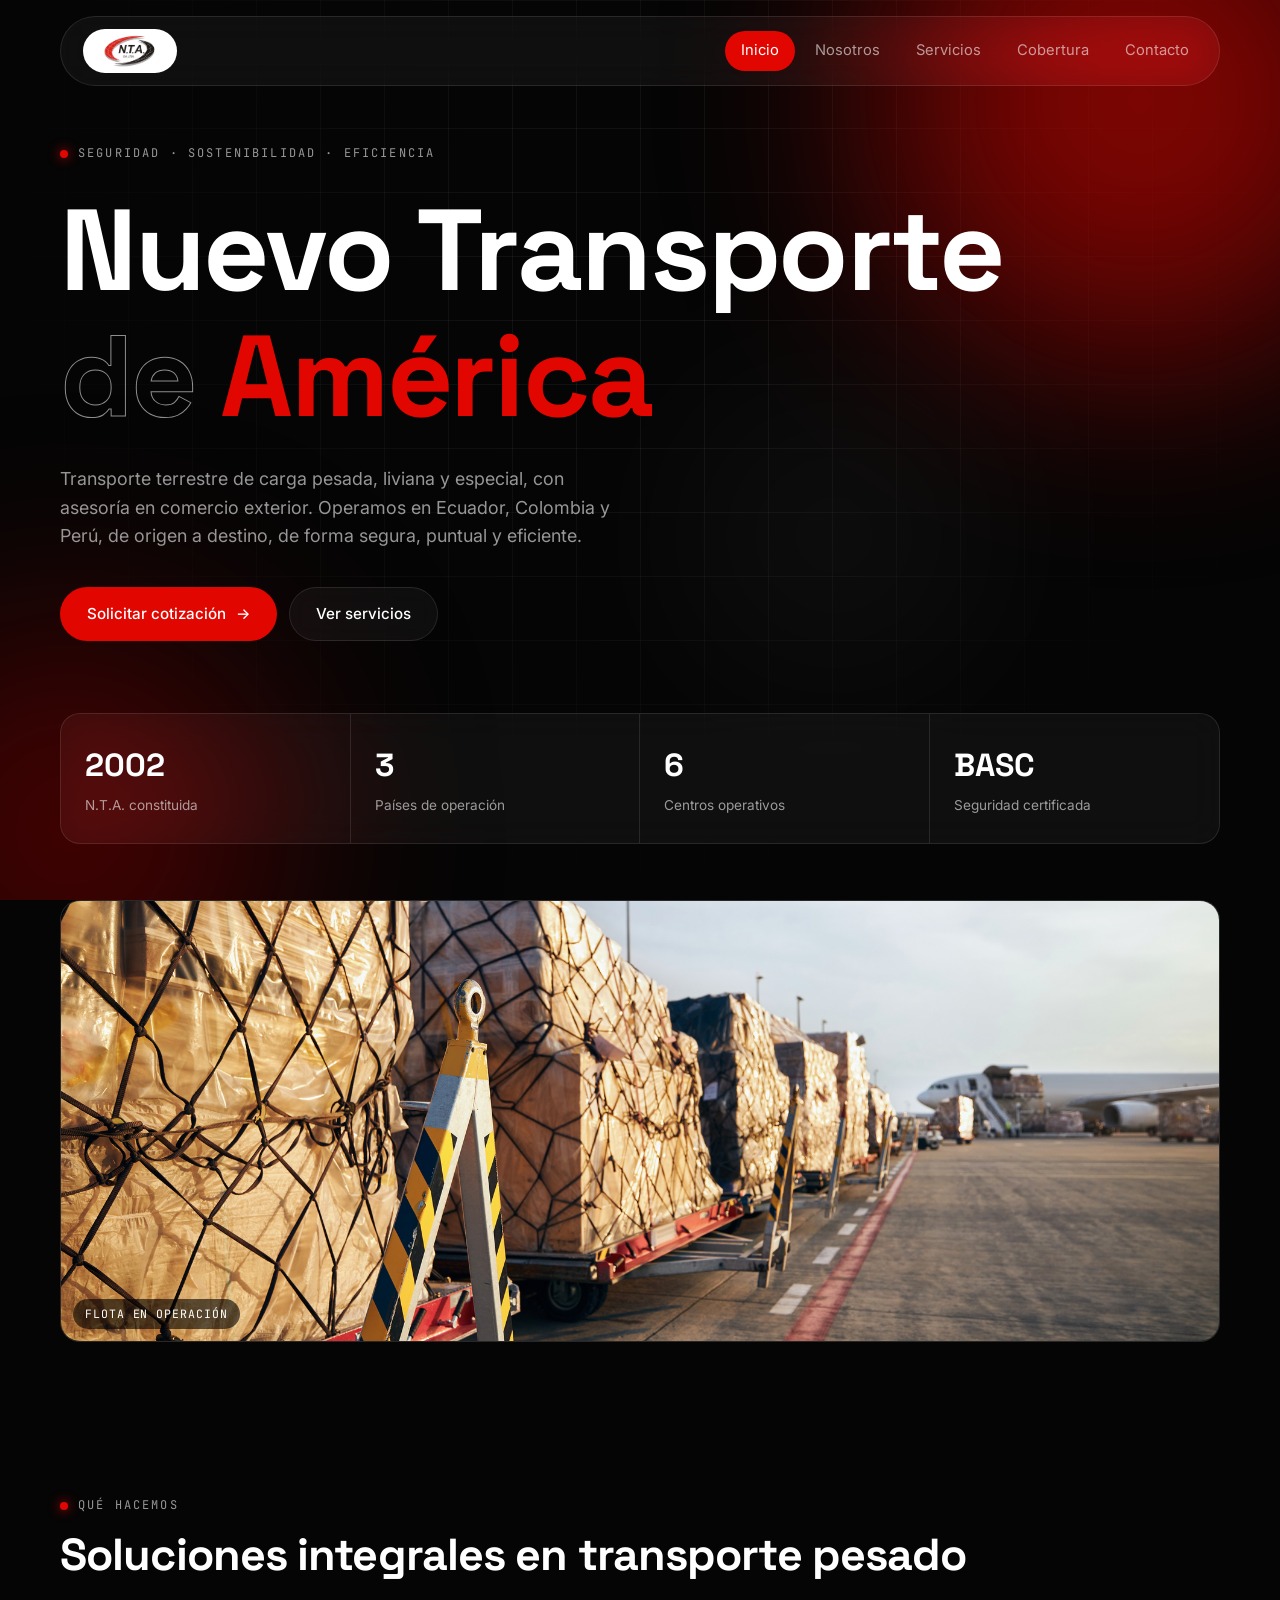
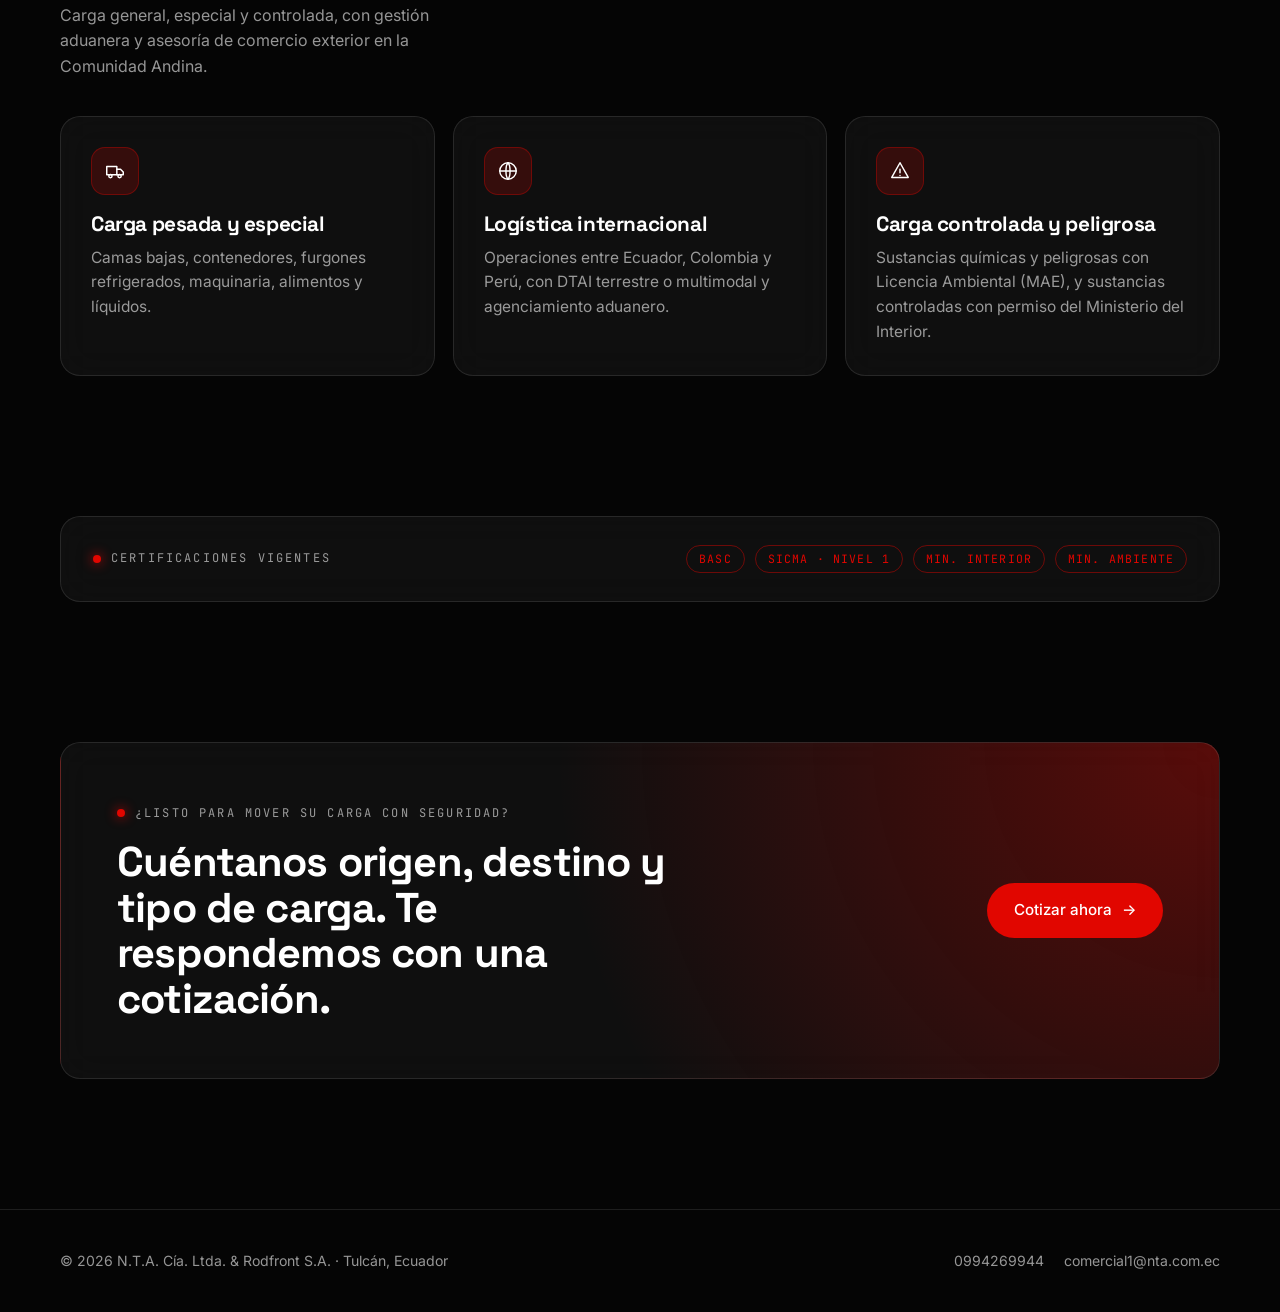
==== commit b7ed6912: "Actualizar la web de NTA con datos oficiales y organizar archivos - Contenido tomado de la presentac" ====
--- a/index.html
+++ b/index.html
@@ -4,21 +4,20 @@
   <meta charset="UTF-8">
   <meta name="viewport" content="width=device-width, initial-scale=1.0">
   <title>NTA · Nuevo Transporte de América</title>
-  <meta name="description" content="N.T.A. Nuevo Transporte de América: transporte de carga pesada y logística en Ecuador, Colombia y Perú desde 2002. Tulcán, Carchi.">
+  <meta name="description" content="N.T.A. Nuevo Transporte de América Cía. Ltda. y Rodfront S.A.: transporte de carga pesada, liviana y especial en Ecuador, Colombia y Perú desde 2002. Base en Tulcán.">
   <meta name="theme-color" content="#050505">
+  <link rel="icon" type="image/png" href="assets/logos/logo-nta-sin-fondo.png">
   <link rel="preconnect" href="https://fonts.googleapis.com">
   <link rel="preconnect" href="https://fonts.gstatic.com" crossorigin>
   <link href="https://fonts.googleapis.com/css2?family=Inter:wght@400;500;600&family=JetBrains+Mono:wght@400;500&family=Space+Grotesk:wght@500;700&display=swap" rel="stylesheet">
-  <link rel="stylesheet" href="styles.css">
+  <link rel="stylesheet" href="css/styles.css">
 </head>
 <body>
-  <!-- Fondo animado (luces rojas + cuadrícula) -->
   <div class="bg" aria-hidden="true"><div class="orb orb-1"></div><div class="orb orb-2"></div><div class="orb orb-3"></div></div>
 
-  <!-- ===== MENÚ ===== -->
   <header class="header">
     <div class="container nav glass">
-      <a href="index.html" class="logo"><span></span>NTA</a>
+      <a href="index.html" class="logo" aria-label="Inicio N.T.A."><img class="logo-img" src="assets/logos/logo-nta-sin-fondo.png" alt="N.T.A. Cía. Ltda."></a>
       <button class="menu-toggle" aria-label="Abrir menú" aria-expanded="false">☰</button>
       <nav class="menu">
         <a href="index.html">Inicio</a>
@@ -34,50 +33,70 @@
     <!-- ===== PORTADA ===== -->
     <section class="hero">
       <div class="container">
-        <p class="tag reveal">Logística terrestre · Ecuador · Colombia · Perú</p>
+        <p class="tag reveal">Seguridad · Sostenibilidad · Eficiencia</p>
         <h1 class="reveal">Nuevo Transporte<br><span class="outline">de</span> <span class="red">América</span></h1>
-        <p class="lead reveal">Transporte de carga pesada y soluciones logísticas que conectan la región andina. Desde Tulcán, en la frontera norte, movemos tu mercancía con seguridad y puntualidad.</p>
+        <p class="lead reveal">Transporte terrestre de carga pesada, liviana y especial, con asesoría en comercio exterior. Operamos en Ecuador, Colombia y Perú, de origen a destino, de forma segura, puntual y eficiente.</p>
         <div class="hero-actions reveal">
           <a href="contacto.html" class="btn btn-primary">Solicitar cotización <span class="arrow">→</span></a>
           <a href="servicios.html" class="btn btn-ghost">Ver servicios</a>
         </div>
 
         <div class="stats glass reveal">
-          <div class="stat"><strong>2002</strong><span>Año de fundación</span></div>
+          <div class="stat"><strong>2002</strong><span>N.T.A. constituida</span></div>
           <div class="stat"><strong>3</strong><span>Países de operación</span></div>
-          <div class="stat"><strong>+20</strong><span>Años de experiencia</span></div>
-          <div class="stat"><strong>Tulcán</strong><span>Base en la frontera norte</span></div>
+          <div class="stat"><strong>6</strong><span>Centros operativos</span></div>
+          <div class="stat"><strong>BASC</strong><span>Seguridad certificada</span></div>
         </div>
+
+        <figure class="photo photo-wide reveal">
+          <img src="assets/fotos/portada/portada-nta.jpg" alt="Tractocamión de N.T.A. en carretera">
+          <figcaption class="photo-cap">Flota en operación</figcaption>
+        </figure>
       </div>
     </section>
 
-    <!-- ===== RESUMEN DE SERVICIOS ===== -->
+    <!-- ===== QUÉ HACEMOS ===== -->
     <section class="section">
       <div class="container">
         <div class="section-head reveal">
           <div>
             <p class="tag">Qué hacemos</p>
-            <h2>Carga que cruza fronteras</h2>
+            <h2>Soluciones integrales en transporte pesado</h2>
           </div>
-          <p>Operamos en el corredor andino con experiencia en carga pesada y procesos logísticos binacionales.</p>
+          <p>Carga general, especial y controlada, con gestión aduanera y asesoría de comercio exterior en la Comunidad Andina.</p>
         </div>
 
         <div class="grid grid-3">
           <article class="card glass reveal">
             <div class="icon"><svg viewBox="0 0 24 24"><path d="M3 7h11v9H3z"/><path d="M14 10h4l3 3v3h-7"/><circle cx="7" cy="17.5" r="1.8"/><circle cx="17" cy="17.5" r="1.8"/></svg></div>
-            <h3>Carga pesada</h3>
-            <p>Transporte terrestre de mercancía de gran volumen y peso para empresas e industria.</p>
+            <h3>Carga pesada y especial</h3>
+            <p>Camas bajas, contenedores, furgones refrigerados, maquinaria, alimentos y líquidos.</p>
           </article>
           <article class="card glass reveal">
             <div class="icon"><svg viewBox="0 0 24 24"><circle cx="12" cy="12" r="9"/><path d="M3 12h18M12 3c3 3 3 15 0 18M12 3c-3 3-3 15 0 18"/></svg></div>
-            <h3>Transporte internacional</h3>
-            <p>Operaciones logísticas entre Ecuador, Colombia y Perú a través de los pasos fronterizos.</p>
+            <h3>Logística internacional</h3>
+            <p>Operaciones entre Ecuador, Colombia y Perú, con DTAI terrestre o multimodal y agenciamiento aduanero.</p>
           </article>
           <article class="card glass reveal">
-            <div class="icon"><svg viewBox="0 0 24 24"><path d="M4 6h16M4 12h10M4 18h7"/><path d="M17 15l3 3-3 3"/></svg></div>
-            <h3>Logística integral</h3>
-            <p>Planificación de rutas, coordinación de la carga y acompañamiento de principio a fin.</p>
+            <div class="icon"><svg viewBox="0 0 24 24"><path d="M12 3l9 16H3z"/><path d="M12 10v4M12 17h.01"/></svg></div>
+            <h3>Carga controlada y peligrosa</h3>
+            <p>Sustancias químicas y peligrosas con Licencia Ambiental (MAE), y sustancias controladas con permiso del Ministerio del Interior.</p>
           </article>
+        </div>
+      </div>
+    </section>
+
+    <!-- ===== CERTIFICACIONES ===== -->
+    <section class="section">
+      <div class="container">
+        <div class="glass reveal" style="padding:28px 32px;display:flex;flex-wrap:wrap;gap:14px;align-items:center;justify-content:space-between">
+          <p class="tag">Certificaciones vigentes</p>
+          <div style="display:flex;flex-wrap:wrap;gap:10px">
+            <span class="badge">BASC</span>
+            <span class="badge">SICMA · Nivel 1</span>
+            <span class="badge">Min. Interior</span>
+            <span class="badge">Min. Ambiente</span>
+          </div>
         </div>
       </div>
     </section>
@@ -87,7 +106,7 @@
       <div class="container">
         <div class="cta glass reveal">
           <div>
-            <p class="tag">¿Tienes una carga por mover?</p>
+            <p class="tag">¿Listo para mover su carga con seguridad?</p>
             <h2 style="margin-top:14px">Cuéntanos origen, destino y tipo de carga. Te respondemos con una cotización.</h2>
           </div>
           <a href="contacto.html" class="btn btn-primary">Cotizar ahora <span class="arrow">→</span></a>
@@ -96,17 +115,16 @@
     </section>
   </main>
 
-  <!-- ===== PIE DE PÁGINA ===== -->
   <footer class="footer">
     <div class="container footer-inner">
-      <p>© <span id="year"></span> N.T.A. Nuevo Transporte de América Cía. Ltda. · Tulcán, Ecuador</p>
+      <p>© <span id="year"></span> N.T.A. Cía. Ltda. &amp; Rodfront S.A. · Tulcán, Ecuador</p>
       <div class="footer-links">
-        <a href="tel:+593994269944">099 426 9944</a>
+        <a href="tel:+593994269944">0994269944</a>
         <a href="mailto:comercial1@nta.com.ec">comercial1@nta.com.ec</a>
       </div>
     </div>
   </footer>
 
-  <script src="script.js"></script>
+  <script src="js/script.js"></script>
 </body>
 </html>
--- a/css/styles.css
+++ b/css/styles.css
@@ -0,0 +1,461 @@
+/* =========================================================
+   NTA · Nuevo Transporte de América
+   Estilo: minimalista · futurista · vidrio (blur) translúcido
+   Colores: rojo (énfasis), negro y blanco
+   ========================================================= */
+
+:root {
+  --red: #e10600;
+  --red-soft: rgba(225, 6, 0, 0.18);
+  --black: #050505;
+  --white: #ffffff;
+  --text: rgba(255, 255, 255, 0.92);
+  --muted: rgba(255, 255, 255, 0.58);
+  --line: rgba(255, 255, 255, 0.10);
+  --glass: rgba(255, 255, 255, 0.045);
+  --glass-strong: rgba(255, 255, 255, 0.08);
+  --radius: 20px;
+  --max: 1160px;
+  --font: "Inter", system-ui, sans-serif;
+  --display: "Space Grotesk", "Inter", sans-serif;
+  --mono: "JetBrains Mono", ui-monospace, monospace;
+}
+
+* { box-sizing: border-box; margin: 0; padding: 0; }
+
+html { scroll-behavior: smooth; }
+
+body {
+  font-family: var(--font);
+  background: var(--black);
+  color: var(--text);
+  line-height: 1.6;
+  overflow-x: hidden;
+  -webkit-font-smoothing: antialiased;
+}
+
+/* ---------- Fondo: luces rojas difuminadas + cuadrícula ---------- */
+.bg {
+  position: fixed;
+  inset: 0;
+  z-index: -1;
+  pointer-events: none;
+  overflow: hidden;
+}
+.bg::before {
+  /* cuadrícula futurista muy sutil */
+  content: "";
+  position: absolute;
+  inset: 0;
+  background-image:
+    linear-gradient(var(--line) 1px, transparent 1px),
+    linear-gradient(90deg, var(--line) 1px, transparent 1px);
+  background-size: 64px 64px;
+  mask-image: radial-gradient(ellipse at 50% 30%, #000 20%, transparent 75%);
+  -webkit-mask-image: radial-gradient(ellipse at 50% 30%, #000 20%, transparent 75%);
+  opacity: 0.5;
+}
+.orb {
+  position: absolute;
+  border-radius: 50%;
+  filter: blur(110px);
+  opacity: 0.55;
+  animation: float 18s ease-in-out infinite alternate;
+}
+.orb-1 { width: 520px; height: 520px; background: var(--red); top: -160px; right: -120px; }
+.orb-2 { width: 420px; height: 420px; background: #7a0000; bottom: -140px; left: -140px; animation-delay: -6s; }
+.orb-3 { width: 260px; height: 260px; background: #ffffff; top: 45%; left: 55%; opacity: 0.06; animation-delay: -12s; }
+
+@keyframes float {
+  from { transform: translate(0, 0) scale(1); }
+  to   { transform: translate(-60px, 40px) scale(1.12); }
+}
+
+/* ---------- Utilidades ---------- */
+.container { width: min(var(--max), 100% - 32px); margin-inline: auto; }
+
+.glass {
+  background: var(--glass);
+  border: 1px solid var(--line);
+  border-radius: var(--radius);
+  backdrop-filter: blur(18px) saturate(140%);
+  -webkit-backdrop-filter: blur(18px) saturate(140%);
+}
+
+.tag {
+  display: inline-flex;
+  align-items: center;
+  gap: 10px;
+  font-family: var(--mono);
+  font-size: 0.75rem;
+  letter-spacing: 0.18em;
+  text-transform: uppercase;
+  color: var(--muted);
+}
+.tag::before {
+  content: "";
+  width: 8px; height: 8px;
+  border-radius: 50%;
+  background: var(--red);
+  box-shadow: 0 0 12px var(--red);
+}
+
+.red { color: var(--red); }
+
+h1, h2, h3 { font-family: var(--display); color: var(--white); line-height: 1.1; letter-spacing: -0.02em; }
+
+/* ---------- Encabezado / menú ---------- */
+.header {
+  position: fixed;
+  top: 16px;
+  left: 0; right: 0;
+  z-index: 50;
+}
+.nav {
+  display: flex;
+  align-items: center;
+  justify-content: space-between;
+  padding: 12px 14px 12px 22px;
+  border-radius: 999px;
+}
+.logo {
+  font-family: var(--display);
+  font-weight: 700;
+  font-size: 1.35rem;
+  letter-spacing: 0.08em;
+  color: var(--white);
+  text-decoration: none;
+  display: flex; align-items: center; gap: 10px;
+}
+.logo span {
+  display: inline-block;
+  width: 10px; height: 10px;
+  background: var(--red);
+  transform: skewX(-20deg);
+  box-shadow: 0 0 14px var(--red);
+}
+.menu { display: flex; gap: 4px; }
+.menu a {
+  color: var(--muted);
+  text-decoration: none;
+  font-size: 0.92rem;
+  padding: 8px 16px;
+  border-radius: 999px;
+  transition: color .2s, background .2s;
+}
+.menu a:hover { color: var(--white); background: var(--glass-strong); }
+.menu a.active { color: var(--white); background: var(--red); }
+
+.menu-toggle {
+  display: none;
+  background: none;
+  border: 1px solid var(--line);
+  color: var(--white);
+  width: 42px; height: 42px;
+  border-radius: 50%;
+  font-size: 1.1rem;
+  cursor: pointer;
+}
+
+/* ---------- Botones ---------- */
+.btn {
+  display: inline-flex;
+  align-items: center;
+  gap: 10px;
+  padding: 14px 26px;
+  border-radius: 999px;
+  font-weight: 500;
+  font-size: 0.95rem;
+  text-decoration: none;
+  transition: transform .2s, box-shadow .2s, background .2s;
+  border: 1px solid transparent;
+  cursor: pointer;
+  font-family: var(--font);
+}
+.btn-primary { background: var(--red); color: var(--white); box-shadow: 0 0 0 rgba(225,6,0,0); }
+.btn-primary:hover { transform: translateY(-2px); box-shadow: 0 10px 40px rgba(225, 6, 0, 0.45); }
+.btn-ghost { background: var(--glass); border-color: var(--line); color: var(--white); backdrop-filter: blur(12px); -webkit-backdrop-filter: blur(12px); }
+.btn-ghost:hover { background: var(--glass-strong); transform: translateY(-2px); }
+.btn .arrow { transition: transform .2s; }
+.btn:hover .arrow { transform: translateX(4px); }
+
+/* ---------- Portada (inicio) ---------- */
+.hero {
+  min-height: 100vh;
+  display: flex;
+  align-items: center;
+  padding: 140px 0 80px;
+}
+.hero h1 {
+  font-size: clamp(3rem, 9vw, 7.5rem);
+  font-weight: 700;
+  margin: 22px 0 24px;
+}
+.hero h1 .outline {
+  color: transparent;
+  -webkit-text-stroke: 1px rgba(255, 255, 255, 0.55);
+}
+.hero p.lead {
+  max-width: 560px;
+  font-size: 1.12rem;
+  color: var(--muted);
+  margin-bottom: 36px;
+}
+.hero-actions { display: flex; flex-wrap: wrap; gap: 12px; }
+
+.stats {
+  display: grid;
+  grid-template-columns: repeat(4, 1fr);
+  margin-top: 72px;
+  overflow: hidden;
+}
+.stat { padding: 26px 24px; border-right: 1px solid var(--line); }
+.stat:last-child { border-right: none; }
+.stat strong {
+  display: block;
+  font-family: var(--display);
+  font-size: 2rem;
+  color: var(--white);
+}
+.stat span { font-size: 0.85rem; color: var(--muted); }
+
+/* ---------- Cabecera de páginas internas ---------- */
+.page-head { padding: 170px 0 40px; }
+.page-head h1 { font-size: clamp(2.4rem, 6vw, 4.5rem); margin: 18px 0 18px; }
+.page-head p { max-width: 640px; color: var(--muted); font-size: 1.08rem; }
+
+/* ---------- Secciones ---------- */
+.section { padding: 70px 0; }
+.section-head { display: flex; justify-content: space-between; align-items: end; gap: 24px; margin-bottom: 36px; flex-wrap: wrap; }
+.section-head h2 { font-size: clamp(1.8rem, 4vw, 2.8rem); margin-top: 12px; }
+.section-head p { max-width: 420px; color: var(--muted); }
+
+.grid { display: grid; gap: 18px; }
+.grid-2 { grid-template-columns: repeat(2, 1fr); }
+.grid-3 { grid-template-columns: repeat(3, 1fr); }
+.grid-4 { grid-template-columns: repeat(4, 1fr); }
+
+.card {
+  padding: 30px;
+  position: relative;
+  overflow: hidden;
+  transition: transform .3s, border-color .3s, background .3s;
+}
+.card:hover { transform: translateY(-4px); border-color: rgba(225, 6, 0, 0.5); background: var(--glass-strong); }
+.card::after {
+  /* línea roja que aparece al pasar el mouse */
+  content: "";
+  position: absolute;
+  left: 30px; right: 30px; top: 0;
+  height: 2px;
+  background: var(--red);
+  transform: scaleX(0);
+  transform-origin: left;
+  transition: transform .4s;
+}
+.card:hover::after { transform: scaleX(1); }
+.card .num { font-family: var(--mono); font-size: 0.8rem; color: var(--red); letter-spacing: 0.1em; }
+.card h3 { font-size: 1.3rem; margin: 18px 0 10px; }
+.card p { color: var(--muted); font-size: 0.97rem; }
+.card ul { list-style: none; margin-top: 14px; }
+.card li { color: var(--muted); font-size: 0.93rem; padding: 7px 0; border-top: 1px solid var(--line); }
+.card li::before { content: "— "; color: var(--red); }
+
+.icon {
+  width: 48px; height: 48px;
+  border-radius: 14px;
+  display: grid; place-items: center;
+  background: var(--red-soft);
+  border: 1px solid rgba(225, 6, 0, 0.35);
+}
+.icon svg { width: 22px; height: 22px; stroke: var(--white); fill: none; stroke-width: 1.6; stroke-linecap: round; stroke-linejoin: round; }
+
+/* ---------- Bloque destacado (CTA) ---------- */
+.cta {
+  padding: 56px;
+  display: flex;
+  justify-content: space-between;
+  align-items: center;
+  gap: 30px;
+  flex-wrap: wrap;
+  background:
+    radial-gradient(circle at 100% 0%, rgba(225, 6, 0, 0.35), transparent 55%),
+    var(--glass);
+}
+.cta h2 { font-size: clamp(1.7rem, 4vw, 2.6rem); max-width: 560px; }
+
+/* ---------- Línea de tiempo (Nosotros) ---------- */
+.timeline { position: relative; padding-left: 28px; }
+.timeline::before { content: ""; position: absolute; left: 6px; top: 6px; bottom: 6px; width: 1px; background: linear-gradient(var(--red), transparent); }
+.tl-item { position: relative; padding: 0 0 34px; }
+.tl-item::before { content: ""; position: absolute; left: -27px; top: 6px; width: 11px; height: 11px; border-radius: 50%; background: var(--black); border: 2px solid var(--red); }
+.tl-item .year { font-family: var(--mono); color: var(--red); font-size: 0.85rem; }
+.tl-item h3 { font-size: 1.15rem; margin: 6px 0; }
+.tl-item p { color: var(--muted); }
+
+/* ---------- Ficha de datos ---------- */
+.data-list { list-style: none; }
+.data-list li { display: flex; justify-content: space-between; gap: 20px; padding: 16px 0; border-bottom: 1px solid var(--line); }
+.data-list li:last-child { border-bottom: none; }
+.data-list span { color: var(--muted); font-size: 0.9rem; }
+.data-list strong { color: var(--white); font-weight: 500; text-align: right; }
+
+/* ---------- Mapa de rutas (Cobertura) ---------- */
+.route-map { padding: 30px; }
+.route-map svg { width: 100%; height: auto; display: block; }
+.route-path { stroke-dasharray: 6 8; animation: dash 1.6s linear infinite; }
+@keyframes dash { to { stroke-dashoffset: -28; } }
+.pulse { animation: pulse 2s ease-out infinite; transform-origin: center; transform-box: fill-box; }
+@keyframes pulse { 0% { opacity: .8; transform: scale(1); } 100% { opacity: 0; transform: scale(3); } }
+
+.country { padding: 30px; }
+.country .flag { font-family: var(--mono); font-size: 0.8rem; color: var(--muted); letter-spacing: 0.15em; }
+.country h3 { font-size: 1.6rem; margin: 10px 0; }
+
+/* ---------- Contacto ---------- */
+.contact-item { display: flex; gap: 16px; align-items: center; padding: 22px; text-decoration: none; color: inherit; }
+.contact-item small { display: block; color: var(--muted); font-size: 0.8rem; text-transform: uppercase; letter-spacing: 0.12em; font-family: var(--mono); }
+.contact-item strong { color: var(--white); font-weight: 500; font-size: 1.05rem; word-break: break-word; }
+
+.form { padding: 32px; display: grid; gap: 14px; }
+.form label { font-size: 0.82rem; color: var(--muted); font-family: var(--mono); letter-spacing: 0.08em; text-transform: uppercase; }
+.form input, .form select, .form textarea {
+  width: 100%;
+  margin-top: 6px;
+  padding: 14px 16px;
+  background: rgba(0, 0, 0, 0.35);
+  border: 1px solid var(--line);
+  border-radius: 12px;
+  color: var(--white);
+  font: inherit;
+  transition: border-color .2s;
+}
+.form select option { background: #111; }
+.form input:focus, .form select:focus, .form textarea:focus { outline: none; border-color: var(--red); }
+.form textarea { min-height: 120px; resize: vertical; }
+.form-row { display: grid; grid-template-columns: 1fr 1fr; gap: 14px; }
+.form-note { font-size: 0.82rem; color: var(--muted); }
+
+.map {
+  width: 100%;
+  height: 100%;
+  min-height: 340px;
+  border: 0;
+  border-radius: var(--radius);
+  filter: grayscale(1) invert(0.92) contrast(0.9);
+}
+
+/* ---------- Logo oficial (PNG) ---------- */
+.logo-img {
+  height: 44px;
+  width: auto;
+  display: block;
+  padding: 4px 12px;
+  border-radius: 999px;
+  background: var(--white);
+}
+
+/* ---------- Fotos ---------- */
+.photo {
+  position: relative;
+  overflow: hidden;
+  border-radius: var(--radius);
+  border: 1px solid var(--line);
+  aspect-ratio: 16 / 10;
+  background: var(--glass);
+}
+.photo img {
+  width: 100%;
+  height: 100%;
+  object-fit: cover;
+  display: block;
+  transition: transform .6s ease;
+}
+.photo:hover img { transform: scale(1.04); }
+.photo-wide { aspect-ratio: 21 / 8; margin-top: 56px; }
+.gallery { display: grid; grid-template-columns: repeat(3, 1fr); gap: 18px; }
+.gallery .photo { aspect-ratio: 4 / 3; }
+.photo-cap {
+  position: absolute;
+  left: 12px; bottom: 12px;
+  padding: 6px 12px;
+  border-radius: 999px;
+  background: rgba(0, 0, 0, 0.6);
+  color: var(--white);
+  font-family: var(--mono);
+  font-size: 0.72rem;
+  letter-spacing: 0.08em;
+  text-transform: uppercase;
+}
+
+/* ---------- Sedes ---------- */
+.badge {
+  display: inline-block;
+  font-family: var(--mono);
+  font-size: 0.72rem;
+  letter-spacing: 0.1em;
+  text-transform: uppercase;
+  color: var(--red);
+  border: 1px solid rgba(225, 6, 0, 0.45);
+  border-radius: 999px;
+  padding: 4px 12px;
+}
+.loc-card { display: flex; flex-direction: column; gap: 14px; }
+.loc-card .photo { aspect-ratio: 16 / 10; }
+.loc-card h3 { font-size: 1.25rem; }
+.loc-card p { color: var(--muted); font-size: 0.95rem; }
+.loc-card.matriz { border-color: rgba(225, 6, 0, 0.7); box-shadow: 0 0 40px rgba(225, 6, 0, 0.18); }
+.map-actions { display: flex; flex-wrap: wrap; gap: 12px; margin-top: 18px; }
+
+/* ---------- Pie de página ---------- */
+.footer { margin-top: 60px; border-top: 1px solid var(--line); padding: 40px 0; }
+.footer-inner { display: flex; justify-content: space-between; gap: 24px; flex-wrap: wrap; align-items: center; }
+.footer p, .footer a { color: var(--muted); font-size: 0.88rem; text-decoration: none; }
+.footer a:hover { color: var(--white); }
+.footer-links { display: flex; gap: 20px; flex-wrap: wrap; }
+
+/* ---------- Animación de aparición al hacer scroll ---------- */
+.reveal { opacity: 0; transform: translateY(24px); transition: opacity .8s ease, transform .8s ease; }
+.reveal.visible { opacity: 1; transform: none; }
+.card.reveal.visible:hover { transform: translateY(-4px); }
+
+@media (prefers-reduced-motion: reduce) {
+  *, *::before, *::after { animation: none !important; transition: none !important; }
+  .reveal { opacity: 1; transform: none; }
+}
+
+/* ---------- Responsive (tablet y celular) ---------- */
+@media (max-width: 900px) {
+  .grid-3, .grid-4 { grid-template-columns: 1fr 1fr; }
+  .stats { grid-template-columns: 1fr 1fr; }
+  .stat:nth-child(2) { border-right: none; }
+  .stat:nth-child(-n+2) { border-bottom: 1px solid var(--line); }
+}
+
+@media (max-width: 720px) {
+  .menu-toggle { display: grid; place-items: center; }
+  .menu {
+    position: absolute;
+    top: calc(100% + 10px);
+    left: 16px; right: 16px;
+    flex-direction: column;
+    padding: 12px;
+    border-radius: var(--radius);
+    background: rgba(10, 10, 10, 0.85);
+    border: 1px solid var(--line);
+    backdrop-filter: blur(20px);
+    -webkit-backdrop-filter: blur(20px);
+    display: none;
+  }
+  .menu.open { display: flex; }
+  .menu a { padding: 14px 18px; }
+  .grid-2, .grid-3, .grid-4, .form-row { grid-template-columns: 1fr; }
+  .cta { padding: 34px 26px; }
+  .card { padding: 26px; }
+  .orb-1 { width: 320px; height: 320px; }
+  .orb-2 { width: 280px; height: 280px; }
+  .gallery { grid-template-columns: 1fr; }
+  .photo-wide { aspect-ratio: 16 / 10; margin-top: 40px; }
+  .logo-img { height: 38px; }
+  .map { min-height: 280px; }
+}
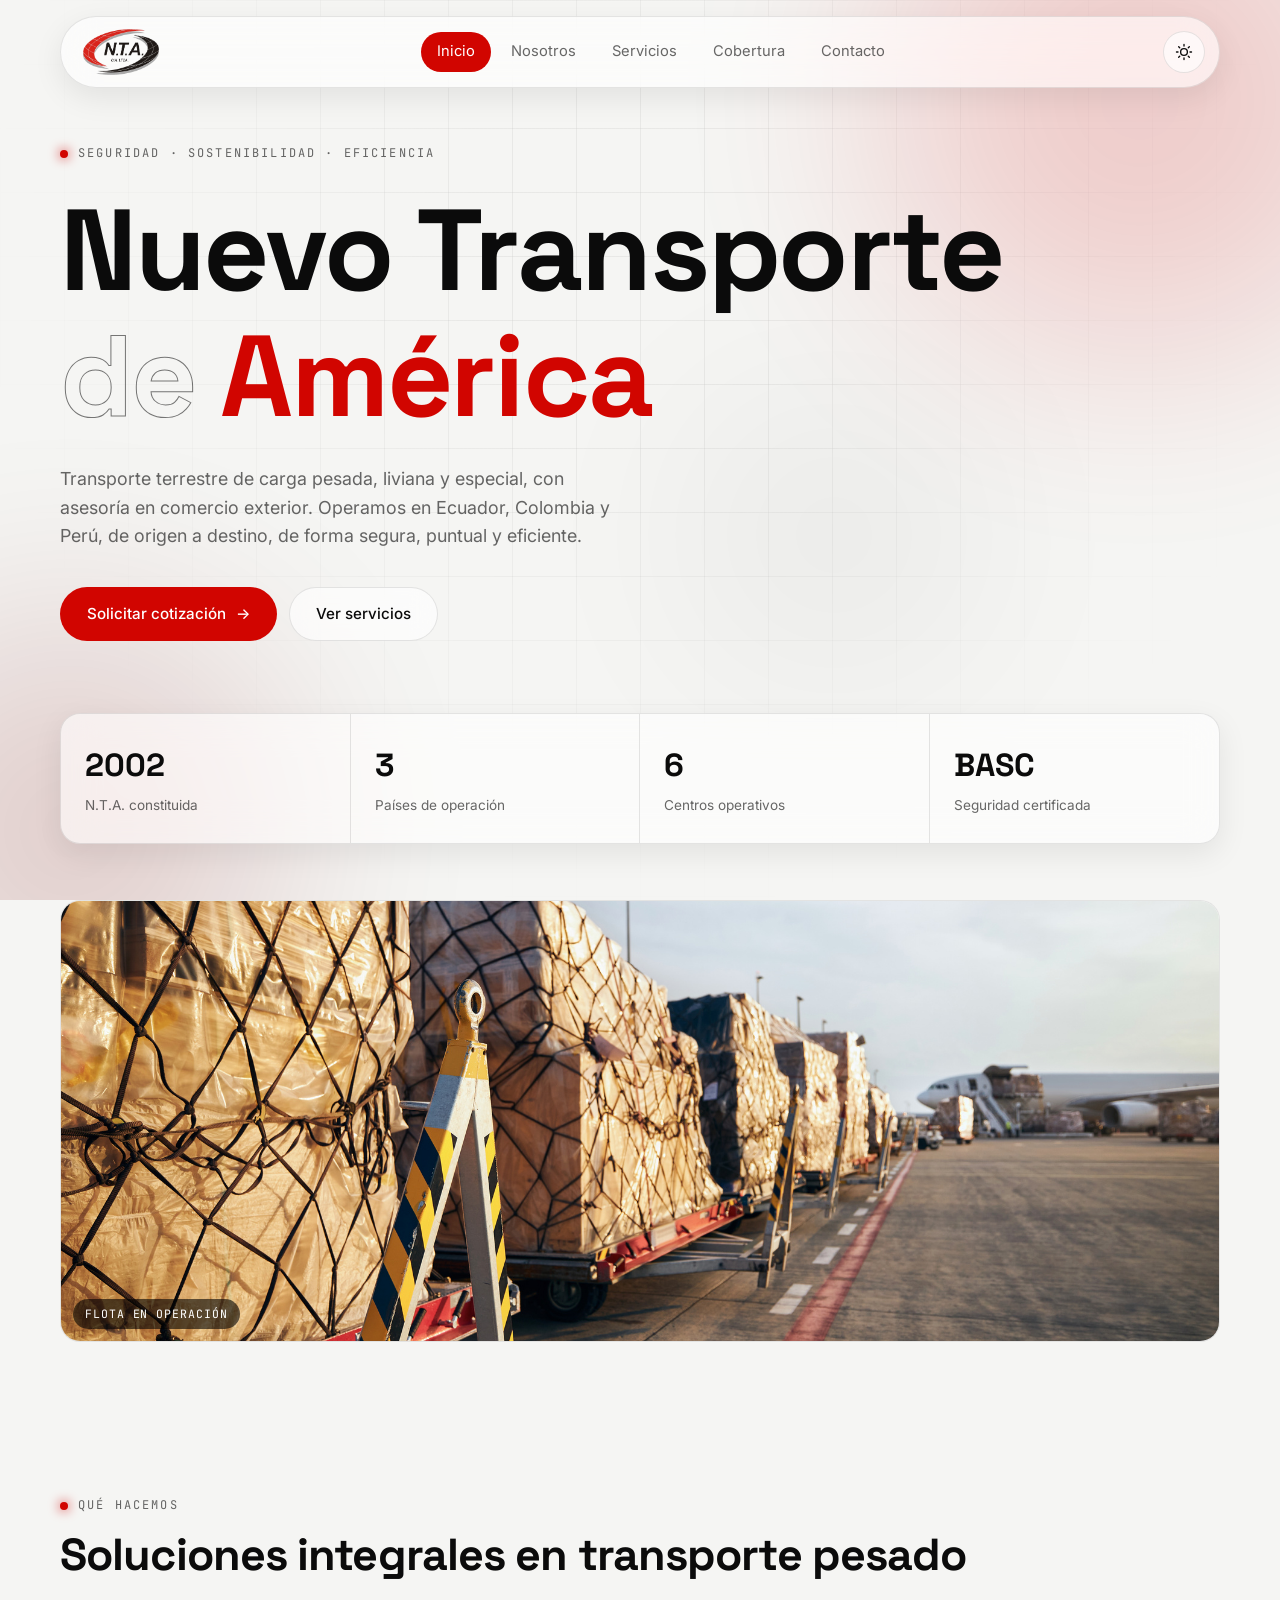
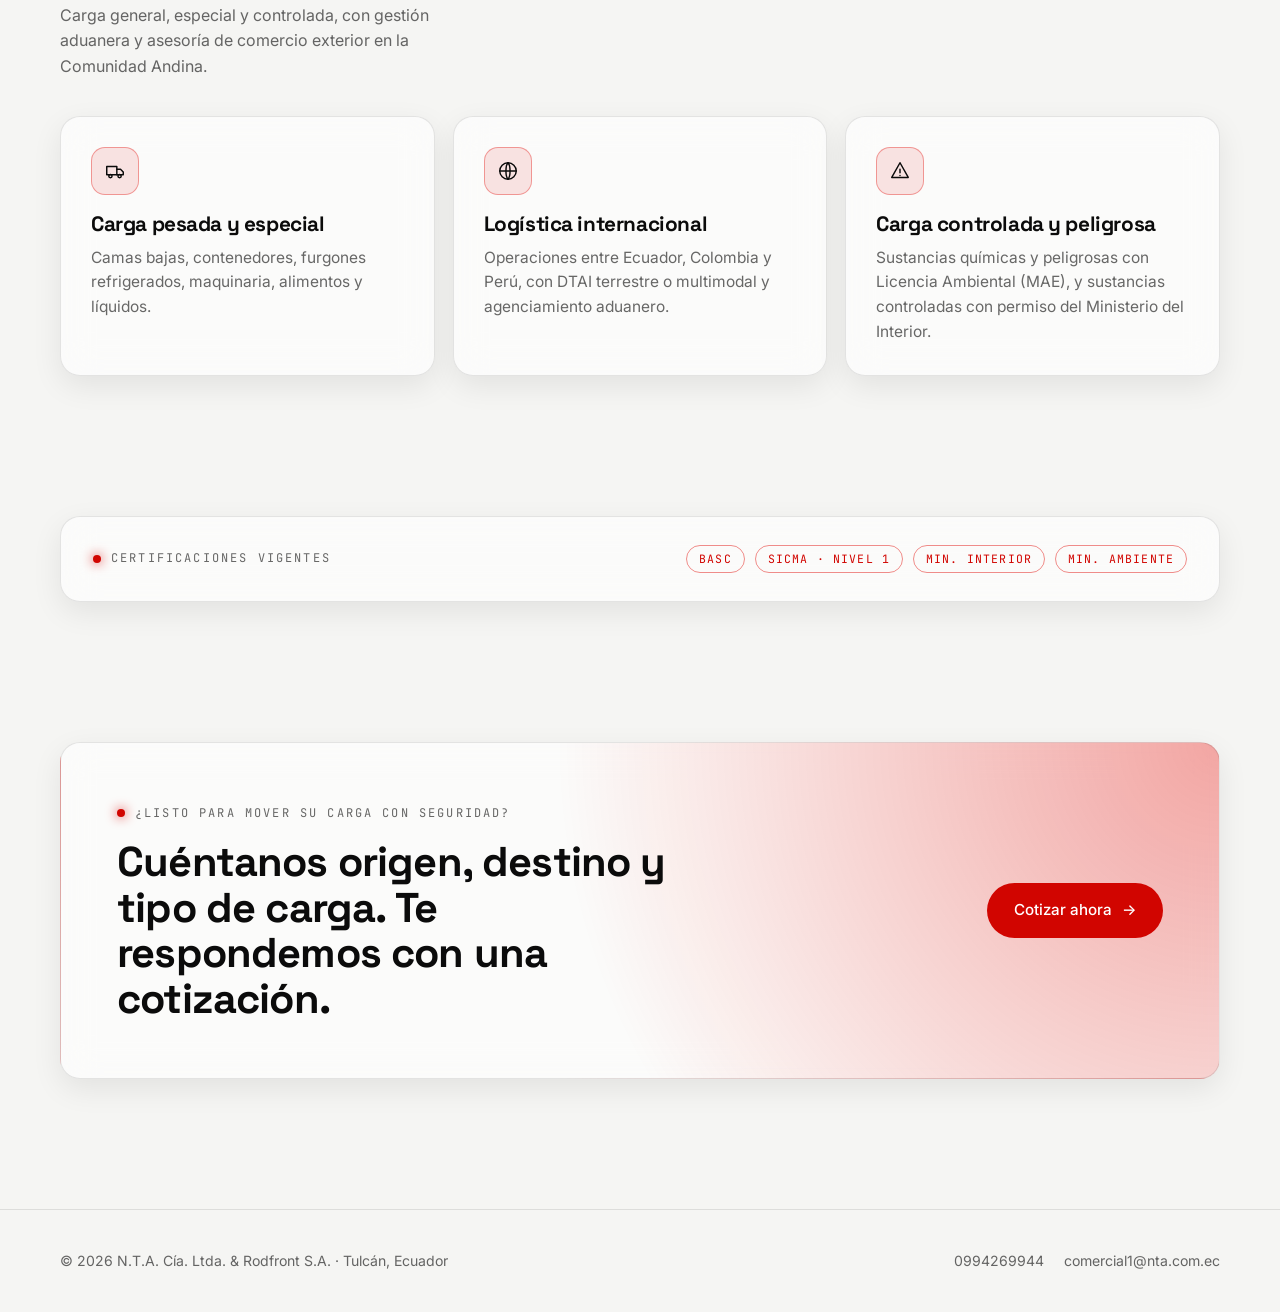
==== commit d6038792: "Agregar modo claro y oscuro, y logo sin cápsula - Botón de luna/sol en el menú para cambiar de tema;" ====
--- a/index.html
+++ b/index.html
@@ -5,11 +5,22 @@
   <meta name="viewport" content="width=device-width, initial-scale=1.0">
   <title>NTA · Nuevo Transporte de América</title>
   <meta name="description" content="N.T.A. Nuevo Transporte de América Cía. Ltda. y Rodfront S.A.: transporte de carga pesada, liviana y especial en Ecuador, Colombia y Perú desde 2002. Base en Tulcán.">
-  <meta name="theme-color" content="#050505">
+  <meta name="theme-color" content="#050505" media="(prefers-color-scheme: dark)">
+  <meta name="theme-color" content="#f5f5f3" media="(prefers-color-scheme: light)">
   <link rel="icon" type="image/png" href="assets/logos/logo-nta-sin-fondo.png">
   <link rel="preconnect" href="https://fonts.googleapis.com">
   <link rel="preconnect" href="https://fonts.gstatic.com" crossorigin>
   <link href="https://fonts.googleapis.com/css2?family=Inter:wght@400;500;600&family=JetBrains+Mono:wght@400;500&family=Space+Grotesk:wght@500;700&display=swap" rel="stylesheet">
+  <script>
+    // Aplica el tema guardado (o el del sistema) antes de dibujar la página, para evitar parpadeos
+    (function () {
+      var saved = null;
+      try { saved = localStorage.getItem('nta-theme'); } catch (e) {}
+      var theme = saved || (window.matchMedia('(prefers-color-scheme: light)').matches ? 'light' : 'dark');
+      document.documentElement.setAttribute('data-theme', theme);
+      document.documentElement.classList.add('js');
+    })();
+  </script>
   <link rel="stylesheet" href="css/styles.css">
 </head>
 <body>
@@ -17,8 +28,10 @@
 
   <header class="header">
     <div class="container nav glass">
-      <a href="index.html" class="logo" aria-label="Inicio N.T.A."><img class="logo-img" src="assets/logos/logo-nta-sin-fondo.png" alt="N.T.A. Cía. Ltda."></a>
-      <button class="menu-toggle" aria-label="Abrir menú" aria-expanded="false">☰</button>
+      <a href="index.html" class="logo" aria-label="Inicio N.T.A.">
+        <img class="logo-img logo-dark" src="assets/logos/logo-nta-oscuro.png" alt="N.T.A. Cía. Ltda." width="495" height="300">
+        <img class="logo-img logo-light" src="assets/logos/logo-nta-claro.png" alt="N.T.A. Cía. Ltda." width="495" height="300">
+      </a>
       <nav class="menu">
         <a href="index.html">Inicio</a>
         <a href="nosotros.html">Nosotros</a>
@@ -26,6 +39,13 @@
         <a href="cobertura.html">Cobertura</a>
         <a href="contacto.html">Contacto</a>
       </nav>
+      <div class="nav-actions">
+        <button class="theme-toggle" type="button" aria-label="Cambiar a modo claro">
+          <svg class="icon-moon" viewBox="0 0 24 24" aria-hidden="true"><path d="M21 12.8A9 9 0 1 1 11.2 3a7 7 0 0 0 9.8 9.8z"/></svg>
+          <svg class="icon-sun" viewBox="0 0 24 24" aria-hidden="true"><circle cx="12" cy="12" r="4.5"/><path d="M12 2v2M12 20v2M4.9 4.9l1.4 1.4M17.7 17.7l1.4 1.4M2 12h2M20 12h2M4.9 19.1l1.4-1.4M17.7 6.3l1.4-1.4"/></svg>
+        </button>
+        <button class="menu-toggle" type="button" aria-label="Abrir menú" aria-expanded="false">☰</button>
+      </div>
     </div>
   </header>
 
--- a/css/styles.css
+++ b/css/styles.css
@@ -2,18 +2,28 @@
    NTA · Nuevo Transporte de América
    Estilo: minimalista · futurista · vidrio (blur) translúcido
    Colores: rojo (énfasis), negro y blanco
+   Temas: oscuro (por defecto) y claro → <html data-theme="light">
    ========================================================= */
 
+/* ---------- Tema OSCURO (por defecto) ---------- */
 :root {
+  color-scheme: dark;
   --red: #e10600;
   --red-soft: rgba(225, 6, 0, 0.18);
-  --black: #050505;
-  --white: #ffffff;
+  --bg: #050505;
+  --fg: #ffffff;
   --text: rgba(255, 255, 255, 0.92);
-  --muted: rgba(255, 255, 255, 0.58);
+  --muted: rgba(255, 255, 255, 0.62);
   --line: rgba(255, 255, 255, 0.10);
   --glass: rgba(255, 255, 255, 0.045);
   --glass-strong: rgba(255, 255, 255, 0.08);
+  --input-bg: rgba(0, 0, 0, 0.35);
+  --option-bg: #111111;
+  --menu-bg: rgba(10, 10, 10, 0.9);
+  --outline: rgba(255, 255, 255, 0.55);
+  --orb-opacity: 0.55;
+  --map-filter: var(--map-filter);
+  --shadow: 0 10px 40px rgba(0, 0, 0, 0.35);
   --radius: 20px;
   --max: 1160px;
   --font: "Inter", system-ui, sans-serif;
@@ -21,13 +31,40 @@
   --mono: "JetBrains Mono", ui-monospace, monospace;
 }
 
+/* ---------- Tema CLARO ---------- */
+[data-theme="light"] {
+  color-scheme: light;
+  --red: #d10500;
+  --red-soft: rgba(209, 5, 0, 0.10);
+  --bg: #f5f5f3;
+  --fg: #0b0b0b;
+  --text: rgba(11, 11, 11, 0.88);
+  --muted: rgba(11, 11, 11, 0.62);
+  --line: rgba(11, 11, 11, 0.10);
+  --glass: rgba(255, 255, 255, 0.62);
+  --glass-strong: rgba(255, 255, 255, 0.9);
+  --input-bg: #ffffff;
+  --option-bg: #ffffff;
+  --menu-bg: rgba(255, 255, 255, 0.95);
+  --outline: rgba(11, 11, 11, 0.55);
+  --orb-opacity: 0.16;
+  --map-filter: grayscale(0.3);
+  --shadow: 0 10px 30px rgba(0, 0, 0, 0.08);
+}
+
+/* Cambio de tema suave */
+body, .glass, .btn, .menu a, .form input, .form select, .form textarea {
+  transition-property: background-color, border-color, color, transform, box-shadow;
+  transition-duration: .3s;
+}
+
 * { box-sizing: border-box; margin: 0; padding: 0; }
 
 html { scroll-behavior: smooth; }
 
 body {
   font-family: var(--font);
-  background: var(--black);
+  background: var(--bg);
   color: var(--text);
   line-height: 1.6;
   overflow-x: hidden;
@@ -59,12 +96,12 @@
   position: absolute;
   border-radius: 50%;
   filter: blur(110px);
-  opacity: 0.55;
+  opacity: var(--orb-opacity);
   animation: float 18s ease-in-out infinite alternate;
 }
 .orb-1 { width: 520px; height: 520px; background: var(--red); top: -160px; right: -120px; }
 .orb-2 { width: 420px; height: 420px; background: #7a0000; bottom: -140px; left: -140px; animation-delay: -6s; }
-.orb-3 { width: 260px; height: 260px; background: #ffffff; top: 45%; left: 55%; opacity: 0.06; animation-delay: -12s; }
+.orb-3 { width: 260px; height: 260px; background: var(--fg); top: 45%; left: 55%; opacity: 0.06; animation-delay: -12s; }
 
 @keyframes float {
   from { transform: translate(0, 0) scale(1); }
@@ -81,6 +118,7 @@
   backdrop-filter: blur(18px) saturate(140%);
   -webkit-backdrop-filter: blur(18px) saturate(140%);
 }
+[data-theme="light"] .glass { box-shadow: var(--shadow); }
 
 .tag {
   display: inline-flex;
@@ -102,7 +140,7 @@
 
 .red { color: var(--red); }
 
-h1, h2, h3 { font-family: var(--display); color: var(--white); line-height: 1.1; letter-spacing: -0.02em; }
+h1, h2, h3 { font-family: var(--display); color: var(--fg); line-height: 1.1; letter-spacing: -0.02em; }
 
 /* ---------- Encabezado / menú ---------- */
 .header {
@@ -123,7 +161,7 @@
   font-weight: 700;
   font-size: 1.35rem;
   letter-spacing: 0.08em;
-  color: var(--white);
+  color: var(--fg);
   text-decoration: none;
   display: flex; align-items: center; gap: 10px;
 }
@@ -143,15 +181,16 @@
   border-radius: 999px;
   transition: color .2s, background .2s;
 }
-.menu a:hover { color: var(--white); background: var(--glass-strong); }
-.menu a.active { color: var(--white); background: var(--red); }
+.menu a:hover { color: var(--fg); background: var(--glass-strong); }
+.menu a.active { color: #fff; background: var(--red); }
 
 .menu-toggle {
   display: none;
   background: none;
   border: 1px solid var(--line);
-  color: var(--white);
+  color: var(--fg);
   width: 42px; height: 42px;
+  line-height: 1;
   border-radius: 50%;
   font-size: 1.1rem;
   cursor: pointer;
@@ -172,9 +211,9 @@
   cursor: pointer;
   font-family: var(--font);
 }
-.btn-primary { background: var(--red); color: var(--white); box-shadow: 0 0 0 rgba(225,6,0,0); }
+.btn-primary { background: var(--red); color: #fff; box-shadow: 0 0 0 rgba(225,6,0,0); }
 .btn-primary:hover { transform: translateY(-2px); box-shadow: 0 10px 40px rgba(225, 6, 0, 0.45); }
-.btn-ghost { background: var(--glass); border-color: var(--line); color: var(--white); backdrop-filter: blur(12px); -webkit-backdrop-filter: blur(12px); }
+.btn-ghost { background: var(--glass); border-color: var(--line); color: var(--fg); backdrop-filter: blur(12px); -webkit-backdrop-filter: blur(12px); }
 .btn-ghost:hover { background: var(--glass-strong); transform: translateY(-2px); }
 .btn .arrow { transition: transform .2s; }
 .btn:hover .arrow { transform: translateX(4px); }
@@ -193,7 +232,7 @@
 }
 .hero h1 .outline {
   color: transparent;
-  -webkit-text-stroke: 1px rgba(255, 255, 255, 0.55);
+  -webkit-text-stroke: 1px var(--outline);
 }
 .hero p.lead {
   max-width: 560px;
@@ -215,7 +254,7 @@
   display: block;
   font-family: var(--display);
   font-size: 2rem;
-  color: var(--white);
+  color: var(--fg);
 }
 .stat span { font-size: 0.85rem; color: var(--muted); }
 
@@ -268,7 +307,7 @@
   background: var(--red-soft);
   border: 1px solid rgba(225, 6, 0, 0.35);
 }
-.icon svg { width: 22px; height: 22px; stroke: var(--white); fill: none; stroke-width: 1.6; stroke-linecap: round; stroke-linejoin: round; }
+.icon svg { width: 22px; height: 22px; stroke: var(--fg); fill: none; stroke-width: 1.6; stroke-linecap: round; stroke-linejoin: round; }
 
 /* ---------- Bloque destacado (CTA) ---------- */
 .cta {
@@ -288,7 +327,7 @@
 .timeline { position: relative; padding-left: 28px; }
 .timeline::before { content: ""; position: absolute; left: 6px; top: 6px; bottom: 6px; width: 1px; background: linear-gradient(var(--red), transparent); }
 .tl-item { position: relative; padding: 0 0 34px; }
-.tl-item::before { content: ""; position: absolute; left: -27px; top: 6px; width: 11px; height: 11px; border-radius: 50%; background: var(--black); border: 2px solid var(--red); }
+.tl-item::before { content: ""; position: absolute; left: -27px; top: 6px; width: 11px; height: 11px; border-radius: 50%; background: var(--bg); border: 2px solid var(--red); }
 .tl-item .year { font-family: var(--mono); color: var(--red); font-size: 0.85rem; }
 .tl-item h3 { font-size: 1.15rem; margin: 6px 0; }
 .tl-item p { color: var(--muted); }
@@ -298,7 +337,7 @@
 .data-list li { display: flex; justify-content: space-between; gap: 20px; padding: 16px 0; border-bottom: 1px solid var(--line); }
 .data-list li:last-child { border-bottom: none; }
 .data-list span { color: var(--muted); font-size: 0.9rem; }
-.data-list strong { color: var(--white); font-weight: 500; text-align: right; }
+.data-list strong { color: var(--fg); font-weight: 500; text-align: right; }
 
 /* ---------- Mapa de rutas (Cobertura) ---------- */
 .route-map { padding: 30px; }
@@ -315,7 +354,7 @@
 /* ---------- Contacto ---------- */
 .contact-item { display: flex; gap: 16px; align-items: center; padding: 22px; text-decoration: none; color: inherit; }
 .contact-item small { display: block; color: var(--muted); font-size: 0.8rem; text-transform: uppercase; letter-spacing: 0.12em; font-family: var(--mono); }
-.contact-item strong { color: var(--white); font-weight: 500; font-size: 1.05rem; word-break: break-word; }
+.contact-item strong { color: var(--fg); font-weight: 500; font-size: 1.05rem; word-break: break-word; }
 
 .form { padding: 32px; display: grid; gap: 14px; }
 .form label { font-size: 0.82rem; color: var(--muted); font-family: var(--mono); letter-spacing: 0.08em; text-transform: uppercase; }
@@ -323,14 +362,14 @@
   width: 100%;
   margin-top: 6px;
   padding: 14px 16px;
-  background: rgba(0, 0, 0, 0.35);
+  background: var(--input-bg);
   border: 1px solid var(--line);
   border-radius: 12px;
-  color: var(--white);
+  color: var(--fg);
   font: inherit;
   transition: border-color .2s;
 }
-.form select option { background: #111; }
+.form select option { background: var(--option-bg); color: var(--fg); }
 .form input:focus, .form select:focus, .form textarea:focus { outline: none; border-color: var(--red); }
 .form textarea { min-height: 120px; resize: vertical; }
 .form-row { display: grid; grid-template-columns: 1fr 1fr; gap: 14px; }
@@ -345,15 +384,40 @@
   filter: grayscale(1) invert(0.92) contrast(0.9);
 }
 
-/* ---------- Logo oficial (PNG) ---------- */
+/* ---------- Logo oficial (sin cápsula, cambia con el tema) ---------- */
 .logo-img {
-  height: 44px;
+  height: 46px;
   width: auto;
   display: block;
-  padding: 4px 12px;
-  border-radius: 999px;
-  background: var(--white);
-}
+}
+.logo-light { display: none; }
+[data-theme="light"] .logo-dark { display: none; }
+[data-theme="light"] .logo-light { display: block; }
+
+/* ---------- Botón de modo claro / oscuro ---------- */
+.nav-actions { display: flex; align-items: center; gap: 8px; }
+.theme-toggle {
+  width: 42px; height: 42px;
+  border-radius: 50%;
+  border: 1px solid var(--line);
+  background: var(--glass);
+  color: var(--fg);
+  display: grid; place-items: center;
+  cursor: pointer;
+}
+.theme-toggle:hover { background: var(--glass-strong); border-color: var(--red); }
+.theme-toggle svg { width: 18px; height: 18px; fill: none; stroke: currentColor; stroke-width: 1.8; stroke-linecap: round; stroke-linejoin: round; }
+.theme-toggle .icon-sun { display: none; }
+[data-theme="light"] .theme-toggle .icon-sun { display: block; }
+[data-theme="light"] .theme-toggle .icon-moon { display: none; }
+
+/* ---------- Mapa SVG de cobertura (colores según el tema) ---------- */
+.route-map svg { color: var(--fg); }
+.route-map .m-track { stroke: var(--line); }
+.route-map .m-dot { fill: currentColor; }
+.route-map .m-label { fill: currentColor; }
+.route-map .m-soft { fill: var(--muted); }
+.route-map .m-stop { stop-color: currentColor; }
 
 /* ---------- Fotos ---------- */
 .photo {
@@ -381,7 +445,7 @@
   padding: 6px 12px;
   border-radius: 999px;
   background: rgba(0, 0, 0, 0.6);
-  color: var(--white);
+  color: #fff;
   font-family: var(--mono);
   font-size: 0.72rem;
   letter-spacing: 0.08em;
@@ -411,17 +475,17 @@
 .footer { margin-top: 60px; border-top: 1px solid var(--line); padding: 40px 0; }
 .footer-inner { display: flex; justify-content: space-between; gap: 24px; flex-wrap: wrap; align-items: center; }
 .footer p, .footer a { color: var(--muted); font-size: 0.88rem; text-decoration: none; }
-.footer a:hover { color: var(--white); }
+.footer a:hover { color: var(--fg); }
 .footer-links { display: flex; gap: 20px; flex-wrap: wrap; }
 
 /* ---------- Animación de aparición al hacer scroll ---------- */
-.reveal { opacity: 0; transform: translateY(24px); transition: opacity .8s ease, transform .8s ease; }
-.reveal.visible { opacity: 1; transform: none; }
+.js .reveal { opacity: 0; transform: translateY(24px); transition: opacity .8s ease, transform .8s ease; }
+.js .reveal.visible { opacity: 1; transform: none; }
 .card.reveal.visible:hover { transform: translateY(-4px); }
 
 @media (prefers-reduced-motion: reduce) {
   *, *::before, *::after { animation: none !important; transition: none !important; }
-  .reveal { opacity: 1; transform: none; }
+  .js .reveal { opacity: 1; transform: none; }
 }
 
 /* ---------- Responsive (tablet y celular) ---------- */
@@ -441,7 +505,8 @@
     flex-direction: column;
     padding: 12px;
     border-radius: var(--radius);
-    background: rgba(10, 10, 10, 0.85);
+    background: var(--menu-bg);
+    box-shadow: var(--shadow);
     border: 1px solid var(--line);
     backdrop-filter: blur(20px);
     -webkit-backdrop-filter: blur(20px);
@@ -457,5 +522,6 @@
   .gallery { grid-template-columns: 1fr; }
   .photo-wide { aspect-ratio: 16 / 10; margin-top: 40px; }
   .logo-img { height: 38px; }
+  .nav { padding: 10px 10px 10px 18px; }
   .map { min-height: 280px; }
 }
